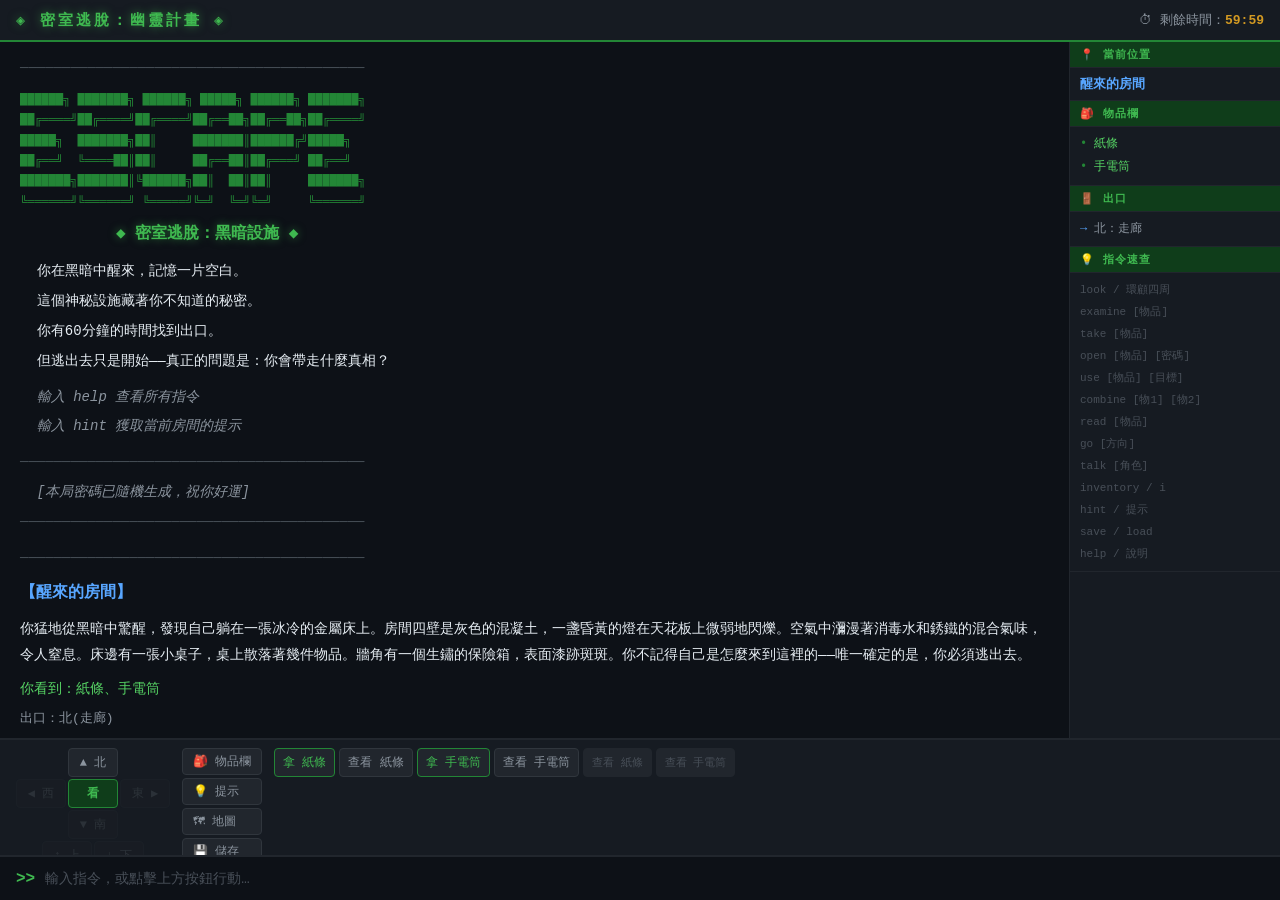
==== index.html @ ff043648 "fix: move game files to repo root for GitHub Pages GitHub Pages requires index.html at the repositor" ====
<!DOCTYPE html>
<html lang="zh-TW">
<head>
  <meta charset="UTF-8" />
  <meta name="viewport" content="width=device-width, initial-scale=1.0" />
  <title>密室逃脫 — 文字冒險</title>
  <link rel="stylesheet" href="style.css" />
</head>
<body>

  <!-- ===== HEADER ===== -->
   
  <header id="header">
    <div id="game-title">◈ 密室逃脫：幽靈計畫 ◈</div>
    <div id="timer-display">⏱ 剩餘時間：<span id="timer">60:00</span></div>
  </header>

  <!-- ===== MAIN LAYOUT ===== -->
  <div id="main-layout">

    <!-- Story / Output Area -->
    <div id="story-panel">
      <div id="story-area"></div>
    </div>

    <!-- Right Sidebar -->
    <aside id="sidebar">
      <div id="room-panel">
        <div class="panel-title">📍 當前位置</div>
        <div id="room-name">載入中…</div>
      </div>

      <div id="inventory-panel">
        <div class="panel-title">🎒 物品欄</div>
        <div id="inventory-list">（空）</div>
      </div>

      <div id="exits-panel">
        <div class="panel-title">🚪 出口</div>
        <div id="exits-list">—</div>
      </div>

      <div id="help-panel">
        <div class="panel-title">💡 指令速查</div>
        <div class="help-text">
          look / 環顧四周<br>
          examine [物品]<br>
          take [物品]<br>
          open [物品] [密碼]<br>
          use [物品] [目標]<br>
          combine [物1] [物2]<br>
          read [物品]<br>
          go [方向]<br>
          talk [角色]<br>
          inventory / i<br>
          hint / 提示<br>
          save / load<br>
          help / 說明
        </div>
      </div>
    </aside>

  </div>

  <!-- ===== ACTION BUTTON PANEL ===== -->
  <div id="action-panel">

    <!-- Compass cluster -->
    <div id="compass">
      <div class="compass-row top-row">
        <button class="act-btn dir-btn" id="btn-n" onclick="clickCmd('go north')">▲ 北</button>
      </div>
      <div class="compass-row mid-row">
        <button class="act-btn dir-btn" id="btn-w" onclick="clickCmd('go west')">◀ 西</button>
        <button class="act-btn dir-btn look-btn" onclick="clickCmd('look')">看</button>
        <button class="act-btn dir-btn" id="btn-e" onclick="clickCmd('go east')">東 ▶</button>
      </div>
      <div class="compass-row bot-row">
        <button class="act-btn dir-btn" id="btn-s" onclick="clickCmd('go south')">▼ 南</button>
      </div>
      <div class="compass-row ud-row">
        <button class="act-btn dir-btn" id="btn-u" onclick="clickCmd('go up')">↑ 上</button>
        <button class="act-btn dir-btn" id="btn-d" onclick="clickCmd('go down')">↓ 下</button>
      </div>
    </div>

    <!-- Fixed quick actions -->
    <div id="quick-actions">
      <button class="act-btn quick-btn" onclick="clickCmd('inventory')">🎒 物品欄</button>
      <button class="act-btn quick-btn" onclick="clickCmd('hint')">💡 提示</button>
      <button class="act-btn quick-btn" onclick="clickCmd('map')">🗺 地圖</button>
      <button class="act-btn quick-btn" onclick="clickCmd('save')">💾 儲存</button>
      <button class="act-btn quick-btn" onclick="clickCmd('load')">📂 讀取</button>
      <button class="act-btn quick-btn" onclick="clickCmd('help')">❓ 說明</button>
    </div>

    <!-- Dynamic room / inventory buttons -->
    <div id="room-actions"></div>

  </div>

  <!-- ===== INPUT AREA ===== -->
  <div id="input-area">
    <span id="prompt">&gt;&gt;</span>
    <input id="command-input" type="text" autocomplete="off"
           placeholder="輸入指令，或點擊上方按鈕行動…" autofocus />
  </div>

  <!-- ===== ENDING OVERLAY ===== -->
  <div id="ending-overlay">
    <div id="ending-box">
      <div id="ending-title"></div>
      <div id="ending-text"></div>
      <button id="ending-restart">🔄 重新開始</button>
    </div>
  </div>

  <!-- ===== GAME SCRIPT ===== -->
  <script src="game.js"></script>

</body>
</html>
---- style.css ----
/* ============================================================
   ESCAPE ROOM — Readable Dark Theme (GitHub Dark-inspired)
   ============================================================ */

:root {
  /* Backgrounds */
  --bg:          #0d1117;
  --bg-panel:    #161b22;
  --bg-input:    #0d1117;
  --bg-btn:      #21262d;
  --bg-btn-hover:#30363d;

  /* Borders */
  --border:      #21262d;
  --border-light:#30363d;

  /* Text */
  --text:        #e6edf3;   /* main readable off-white */
  --text-dim:    #8b949e;   /* secondary / dimmed */
  --text-muted:  #484f58;   /* very faint */

  /* Accent colors */
  --accent:      #58a6ff;   /* blue — room titles, links */
  --green:       #3fb950;   /* success, system messages */
  --green-dim:   #238636;
  --green-dark:  #0f3d1a;
  --yellow:      #d29922;   /* hints, warnings */
  --red:         #f85149;   /* errors */
  --purple:      #d2a8ff;   /* NPC dialogue */
  --cyan:        #56d364;   /* items */
  --orange:      #e3b341;   /* room descriptions */

  /* Font */
  --font:        'Courier New', Courier, monospace;
  --font-size:   14px;
  --line-height: 1.7;
}

* { box-sizing: border-box; margin: 0; padding: 0; }

html, body {
  height: 100%;
  background: var(--bg);
  color: var(--text);
  font-family: var(--font);
  font-size: var(--font-size);
  overflow: hidden;
}

/* ===== HEADER ===== */
#header {
  display: flex;
  justify-content: space-between;
  align-items: center;
  padding: 0 16px;
  background: var(--bg-panel);
  border-bottom: 2px solid var(--green-dim);
  height: 42px;
  flex-shrink: 0;
}

#game-title {
  font-size: 15px;
  font-weight: bold;
  color: var(--green);
  letter-spacing: 3px;
  text-shadow: 0 0 10px rgba(63,185,80,0.5);
}

#timer-display { color: var(--text-dim); font-size: 13px; }
#timer { font-weight: bold; color: var(--yellow); }
#timer.urgent { color: var(--red); animation: blink 1s step-start infinite; }
@keyframes blink { 50% { opacity: 0; } }

/* ===== MAIN LAYOUT ===== */
#main-layout {
  display: flex;
  height: calc(100vh - 42px - 118px - 44px);
  min-height: 0;
}

/* ===== STORY PANEL ===== */
#story-panel {
  flex: 1;
  overflow-y: auto;
  padding: 14px 20px;
  border-right: 1px solid var(--border);
}

#story-area {
  display: flex;
  flex-direction: column;
  gap: 4px;
}

/* ─── Output line classes ─── */
.output-line {
  line-height: var(--line-height);
  white-space: pre-wrap;
  word-break: break-word;
  padding: 1px 0;
}

/* narrative — main readable text, warm off-white */
.output-line.narrative,
.output-line.desc,
.output-line.intro {
  color: var(--text);
  font-size: 14px;
}

/* room title */
.output-line.room-title {
  color: var(--accent);
  font-size: 16px;
  font-weight: bold;
  margin-top: 4px;
}

/* system / info */
.output-line.system,
.output-line.info {
  color: var(--text-dim);
  font-style: italic;
}

/* success */
.output-line.success {
  color: var(--green);
  font-weight: bold;
}

/* error */
.output-line.error { color: var(--red); }

/* warning */
.output-line.warning { color: var(--yellow); }

/* player command echo */
.output-line.command {
  color: var(--accent);
  opacity: 0.75;
  font-size: 13px;
  margin-top: 6px;
}

/* NPC dialogue */
.output-line.npc-dialog,
.output-line.npc {
  color: var(--purple);
  font-style: italic;
  border-left: 2px solid var(--purple);
  padding-left: 10px;
}

/* hint */
.output-line.hint {
  color: var(--yellow);
  border-left: 3px solid var(--yellow);
  padding-left: 10px;
  background: rgba(210,153,34,0.06);
}

/* item description */
.output-line.item-desc { color: var(--cyan); }
.output-line.item      { color: var(--cyan); }

/* separator */
.output-line.separator {
  color: var(--text-muted);
  user-select: none;
}

/* ASCII art title */
.output-line.ascii-art {
  color: var(--green-dim);
  font-size: 12px;
  line-height: 1.2;
}

.output-line.title {
  color: var(--green);
  font-size: 16px;
  font-weight: bold;
  text-shadow: 0 0 8px rgba(63,185,80,0.5);
}

/* help */
.output-line.help-title { color: var(--accent); font-weight: bold; }
.output-line.help-item  { color: var(--text-dim); }

/* map */
.output-line.map-title  { color: var(--yellow); font-weight: bold; }
.output-line.map        { color: var(--text-dim); font-size: 12px; }

/* room description prose */
.output-line.room-desc  { color: var(--text); line-height: 1.8; margin: 4px 0; }

/* visible items list */
.output-line.items      { color: var(--cyan); }

/* exits line */
.output-line.exits      { color: var(--text-dim); font-size: 13px; }

/* NPC presence */
.output-line.npc        { color: var(--purple); }

/* ===== SIDEBAR ===== */
#sidebar {
  width: 210px;
  flex-shrink: 0;
  display: flex;
  flex-direction: column;
  overflow-y: auto;
  background: var(--bg-panel);
}

.panel-title {
  background: var(--green-dark);
  color: var(--green);
  padding: 5px 10px;
  font-size: 11px;
  font-weight: bold;
  letter-spacing: 1px;
  border-bottom: 1px solid var(--border);
}

#room-panel, #inventory-panel, #exits-panel, #help-panel {
  border-bottom: 1px solid var(--border);
}

#room-name {
  padding: 7px 10px;
  color: var(--accent);
  font-weight: bold;
  font-size: 13px;
}

#inventory-list {
  padding: 6px 10px;
  color: var(--cyan);
  font-size: 12px;
  line-height: 1.9;
  list-style: none;
}

#inventory-list li::before { content: "• "; color: var(--green-dim); }

#exits-list {
  padding: 6px 10px;
  color: var(--text-dim);
  font-size: 12px;
  line-height: 1.9;
  list-style: none;
}

#exits-list li::before { content: "→ "; color: var(--accent); }

.help-text {
  padding: 6px 10px;
  color: var(--text-muted);
  font-size: 11px;
  line-height: 2;
}

/* ===== ACTION BUTTON PANEL ===== */
#action-panel {
  display: flex;
  align-items: flex-start;
  gap: 12px;
  padding: 8px 16px;
  background: var(--bg-panel);
  border-top: 2px solid var(--border);
  border-bottom: 1px solid var(--border);
  height: 118px;
  overflow-x: auto;
  flex-shrink: 0;
}

/* ─── Compass ─── */
#compass {
  display: flex;
  flex-direction: column;
  align-items: center;
  gap: 2px;
  flex-shrink: 0;
}

.compass-row {
  display: flex;
  gap: 2px;
  justify-content: center;
}

/* ─── Button base ─── */
.act-btn {
  background: var(--bg-btn);
  border: 1px solid var(--border-light);
  color: var(--text-dim);
  font-family: var(--font);
  font-size: 12px;
  padding: 5px 8px;
  cursor: pointer;
  border-radius: 4px;
  transition: background 0.12s, border-color 0.12s, color 0.12s;
  white-space: nowrap;
  user-select: none;
}

.act-btn:hover:not(:disabled) {
  background: var(--bg-btn-hover);
  border-color: var(--accent);
  color: var(--text);
}

.act-btn:active:not(:disabled) {
  background: var(--border-light);
}

.act-btn:disabled {
  opacity: 0.2;
  cursor: not-allowed;
}

/* direction buttons */
.dir-btn {
  min-width: 50px;
  font-size: 12px;
  color: var(--text-dim);
}

.dir-btn.look-btn {
  background: var(--green-dark);
  border-color: var(--green-dim);
  color: var(--green);
  font-weight: bold;
}

.dir-btn.look-btn:hover {
  background: var(--green-dim);
  color: #fff;
}

/* quick action buttons (column stack) */
#quick-actions {
  display: flex;
  flex-direction: column;
  gap: 3px;
  flex-shrink: 0;
}

.quick-btn {
  font-size: 12px;
  text-align: left;
  padding: 4px 10px;
}

/* dynamic room-action buttons */
#room-actions {
  display: flex;
  flex-wrap: wrap;
  align-content: flex-start;
  gap: 4px;
  flex: 1;
  overflow-y: auto;
}

/* take button */
.take-btn {
  border-color: var(--green-dim);
  color: var(--green);
}
.take-btn:hover:not(:disabled) {
  background: var(--green-dark);
  border-color: var(--green);
  color: #fff;
}

/* examine button */
.exam-btn {
  border-color: var(--border-light);
  color: var(--text-dim);
}

/* npc button */
.npc-btn {
  border-color: #6e40c9;
  color: var(--purple);
}
.npc-btn:hover:not(:disabled) {
  background: rgba(210,168,255,0.1);
  border-color: var(--purple);
}

/* inventory examine button */
.inv-btn {
  border-color: var(--border);
  color: var(--text-muted);
  font-size: 11px;
}

/* ===== INPUT AREA ===== */
#input-area {
  display: flex;
  align-items: center;
  gap: 10px;
  padding: 0 16px;
  background: var(--bg-input);
  border-top: 1px solid var(--border);
  height: 44px;
  flex-shrink: 0;
}

#prompt {
  color: var(--green);
  font-size: 16px;
  font-weight: bold;
  flex-shrink: 0;
}

#command-input {
  flex: 1;
  background: transparent;
  border: none;
  outline: none;
  color: var(--text);
  font-family: var(--font);
  font-size: 14px;
  caret-color: var(--green);
}

#command-input::placeholder { color: var(--text-muted); }

/* ===== ENDING OVERLAY ===== */
#ending-overlay {
  display: none;
  position: fixed;
  inset: 0;
  background: rgba(0,0,0,0.88);
  z-index: 100;
  justify-content: center;
  align-items: center;
}

#ending-overlay.show { display: flex; }

#ending-box {
  border: 2px solid var(--green-dim);
  background: var(--bg-panel);
  padding: 40px 56px;
  text-align: center;
  max-width: 580px;
  box-shadow: 0 0 60px rgba(63,185,80,0.15);
  border-radius: 6px;
}

#ending-title {
  font-size: 22px;
  color: var(--green);
  font-weight: bold;
  margin-bottom: 20px;
  text-shadow: 0 0 10px rgba(63,185,80,0.4);
}

#ending-text {
  color: var(--text);
  line-height: 1.8;
  font-size: 14px;
  margin-bottom: 28px;
  text-align: left;
}

#ending-restart {
  background: var(--green-dark);
  border: 1px solid var(--green-dim);
  color: var(--green);
  font-family: var(--font);
  font-size: 14px;
  padding: 10px 28px;
  cursor: pointer;
  border-radius: 4px;
  letter-spacing: 1px;
  transition: all 0.15s;
}

#ending-restart:hover {
  background: var(--green-dim);
  color: #fff;
}

/* ===== SCROLLBARS ===== */
::-webkit-scrollbar        { width: 5px; height: 5px; }
::-webkit-scrollbar-track  { background: var(--bg); }
::-webkit-scrollbar-thumb  { background: var(--border-light); border-radius: 3px; }

/* ===== RESPONSIVE ===== */
@media (max-width: 680px) {
  #sidebar  { display: none; }
  #help-panel { display: none; }
}
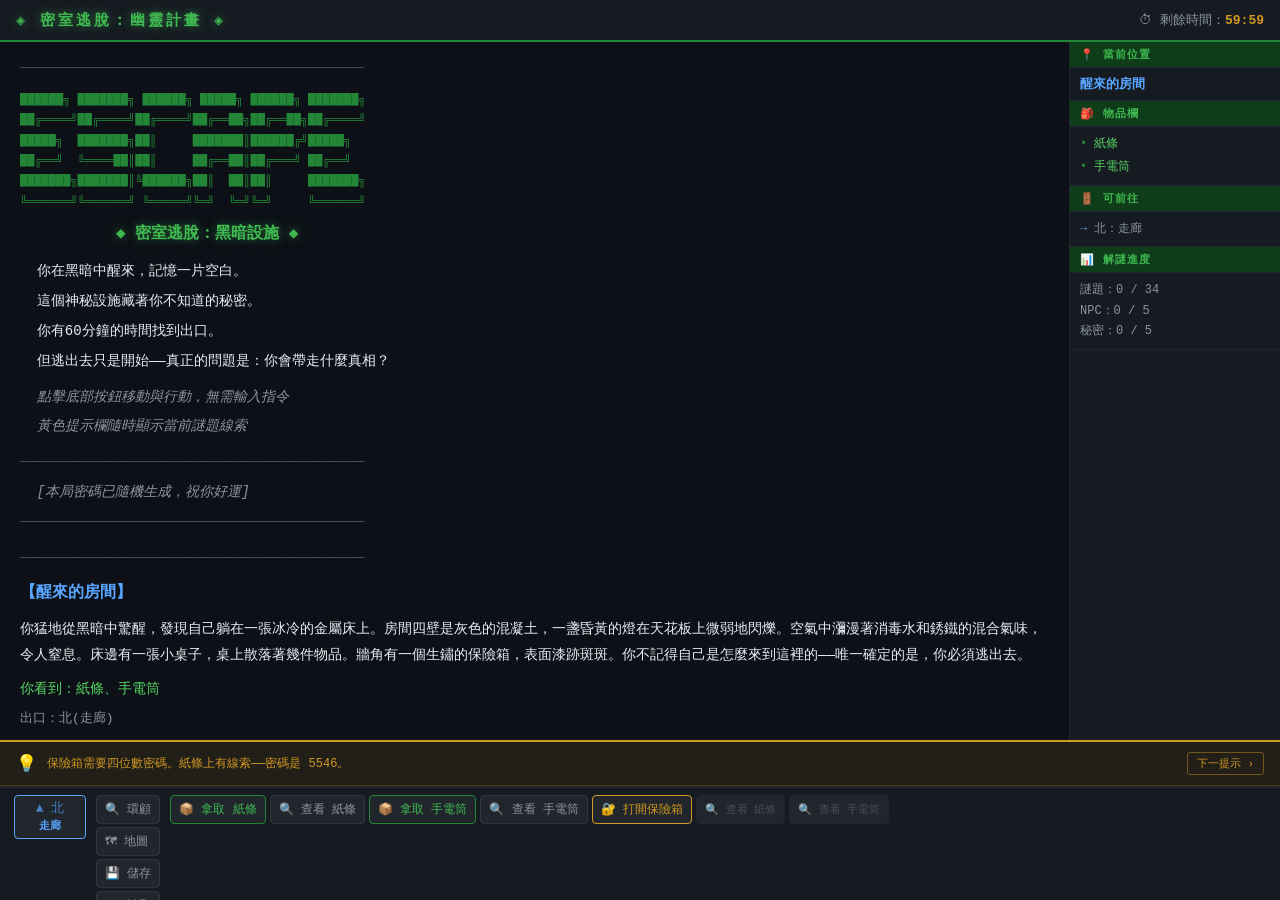
==== commit 4582b382: "feat: full button-only UI — destinations, hints, code modal, walkthrough - Remove text command input" ====
--- a/index.html
+++ b/index.html
@@ -3,13 +3,12 @@
 <head>
   <meta charset="UTF-8" />
   <meta name="viewport" content="width=device-width, initial-scale=1.0" />
-  <title>密室逃脫 — 文字冒險</title>
+  <title>密室逃脫 — 幽靈計畫</title>
   <link rel="stylesheet" href="style.css" />
 </head>
 <body>
 
   <!-- ===== HEADER ===== -->
-   
   <header id="header">
     <div id="game-title">◈ 密室逃脫：幽靈計畫 ◈</div>
     <div id="timer-display">⏱ 剩餘時間：<span id="timer">60:00</span></div>
@@ -36,62 +35,37 @@
       </div>
 
       <div id="exits-panel">
-        <div class="panel-title">🚪 出口</div>
+        <div class="panel-title">🚪 可前往</div>
         <div id="exits-list">—</div>
       </div>
 
-      <div id="help-panel">
-        <div class="panel-title">💡 指令速查</div>
-        <div class="help-text">
-          look / 環顧四周<br>
-          examine [物品]<br>
-          take [物品]<br>
-          open [物品] [密碼]<br>
-          use [物品] [目標]<br>
-          combine [物1] [物2]<br>
-          read [物品]<br>
-          go [方向]<br>
-          talk [角色]<br>
-          inventory / i<br>
-          hint / 提示<br>
-          save / load<br>
-          help / 說明
-        </div>
+      <div id="progress-panel">
+        <div class="panel-title">📊 解謎進度</div>
+        <div id="progress-info">0 個謎題已解</div>
       </div>
     </aside>
 
   </div>
 
-  <!-- ===== ACTION BUTTON PANEL ===== -->
+  <!-- ===== HINT BANNER ===== -->
+  <div id="hint-banner">
+    <span id="hint-icon">💡</span>
+    <div id="hint-text">正在載入提示…</div>
+    <button id="hint-next-btn" onclick="cycleHint()">下一提示 ›</button>
+  </div>
+
+  <!-- ===== ACTION PANEL ===== -->
   <div id="action-panel">
 
-    <!-- Compass cluster -->
-    <div id="compass">
-      <div class="compass-row top-row">
-        <button class="act-btn dir-btn" id="btn-n" onclick="clickCmd('go north')">▲ 北</button>
-      </div>
-      <div class="compass-row mid-row">
-        <button class="act-btn dir-btn" id="btn-w" onclick="clickCmd('go west')">◀ 西</button>
-        <button class="act-btn dir-btn look-btn" onclick="clickCmd('look')">看</button>
-        <button class="act-btn dir-btn" id="btn-e" onclick="clickCmd('go east')">東 ▶</button>
-      </div>
-      <div class="compass-row bot-row">
-        <button class="act-btn dir-btn" id="btn-s" onclick="clickCmd('go south')">▼ 南</button>
-      </div>
-      <div class="compass-row ud-row">
-        <button class="act-btn dir-btn" id="btn-u" onclick="clickCmd('go up')">↑ 上</button>
-        <button class="act-btn dir-btn" id="btn-d" onclick="clickCmd('go down')">↓ 下</button>
-      </div>
-    </div>
+    <!-- Dynamic destination buttons (replaces compass) -->
+    <div id="destinations"></div>
 
     <!-- Fixed quick actions -->
     <div id="quick-actions">
-      <button class="act-btn quick-btn" onclick="clickCmd('inventory')">🎒 物品欄</button>
-      <button class="act-btn quick-btn" onclick="clickCmd('hint')">💡 提示</button>
+      <button class="act-btn quick-btn" onclick="clickCmd('look')">🔍 環顧</button>
       <button class="act-btn quick-btn" onclick="clickCmd('map')">🗺 地圖</button>
       <button class="act-btn quick-btn" onclick="clickCmd('save')">💾 儲存</button>
       <button class="act-btn quick-btn" onclick="clickCmd('load')">📂 讀取</button>
-      <button class="act-btn quick-btn" onclick="clickCmd('help')">❓ 說明</button>
     </div>
 
     <!-- Dynamic room / inventory buttons -->
@@ -99,11 +73,18 @@
 
   </div>
 
-  <!-- ===== INPUT AREA ===== -->
-  <div id="input-area">
-    <span id="prompt">&gt;&gt;</span>
-    <input id="command-input" type="text" autocomplete="off"
-           placeholder="輸入指令，或點擊上方按鈕行動…" autofocus />
+  <!-- ===== CODE INPUT MODAL ===== -->
+  <div id="code-modal">
+    <div id="code-box">
+      <div id="code-modal-title">輸入密碼</div>
+      <div id="code-desc"></div>
+      <input id="code-input" type="text" inputmode="numeric" pattern="[0-9]*"
+             placeholder="輸入數字密碼…" autocomplete="off" />
+      <div id="code-btns">
+        <button id="code-cancel" onclick="closeCodeModal()">✕ 取消</button>
+        <button id="code-confirm" onclick="confirmCode()">✔ 確認</button>
+      </div>
+    </div>
   </div>
 
   <!-- ===== ENDING OVERLAY ===== -->
@@ -111,6 +92,7 @@
     <div id="ending-box">
       <div id="ending-title"></div>
       <div id="ending-text"></div>
+      <div id="ending-walkthrough"></div>
       <button id="ending-restart">🔄 重新開始</button>
     </div>
   </div>
--- a/style.css
+++ b/style.css
@@ -1,36 +1,32 @@
 /* ============================================================
-   ESCAPE ROOM — Readable Dark Theme (GitHub Dark-inspired)
+   ESCAPE ROOM — Button-Only UI, Readable Dark Theme
    ============================================================ */
 
 :root {
-  /* Backgrounds */
   --bg:          #0d1117;
   --bg-panel:    #161b22;
   --bg-input:    #0d1117;
   --bg-btn:      #21262d;
   --bg-btn-hover:#30363d;
 
-  /* Borders */
   --border:      #21262d;
   --border-light:#30363d;
 
-  /* Text */
-  --text:        #e6edf3;   /* main readable off-white */
-  --text-dim:    #8b949e;   /* secondary / dimmed */
-  --text-muted:  #484f58;   /* very faint */
-
-  /* Accent colors */
-  --accent:      #58a6ff;   /* blue — room titles, links */
-  --green:       #3fb950;   /* success, system messages */
+  --text:        #e6edf3;
+  --text-dim:    #8b949e;
+  --text-muted:  #484f58;
+
+  --accent:      #58a6ff;
+  --green:       #3fb950;
   --green-dim:   #238636;
   --green-dark:  #0f3d1a;
-  --yellow:      #d29922;   /* hints, warnings */
-  --red:         #f85149;   /* errors */
-  --purple:      #d2a8ff;   /* NPC dialogue */
-  --cyan:        #56d364;   /* items */
-  --orange:      #e3b341;   /* room descriptions */
-
-  /* Font */
+  --yellow:      #d29922;
+  --yellow-dim:  rgba(210,153,34,0.15);
+  --red:         #f85149;
+  --purple:      #d2a8ff;
+  --cyan:        #56d364;
+  --orange:      #e3b341;
+
   --font:        'Courier New', Courier, monospace;
   --font-size:   14px;
   --line-height: 1.7;
@@ -45,6 +41,8 @@
   font-family: var(--font);
   font-size: var(--font-size);
   overflow: hidden;
+  display: flex;
+  flex-direction: column;
 }
 
 /* ===== HEADER ===== */
@@ -74,8 +72,8 @@
 
 /* ===== MAIN LAYOUT ===== */
 #main-layout {
-  display: flex;
-  height: calc(100vh - 42px - 118px - 44px);
+  flex: 1;
+  display: flex;
   min-height: 0;
 }
 
@@ -101,7 +99,6 @@
   padding: 1px 0;
 }
 
-/* narrative — main readable text, warm off-white */
 .output-line.narrative,
 .output-line.desc,
 .output-line.intro {
@@ -109,7 +106,6 @@
   font-size: 14px;
 }
 
-/* room title */
 .output-line.room-title {
   color: var(--accent);
   font-size: 16px;
@@ -117,26 +113,20 @@
   margin-top: 4px;
 }
 
-/* system / info */
 .output-line.system,
 .output-line.info {
   color: var(--text-dim);
   font-style: italic;
 }
 
-/* success */
 .output-line.success {
   color: var(--green);
   font-weight: bold;
 }
 
-/* error */
 .output-line.error { color: var(--red); }
-
-/* warning */
 .output-line.warning { color: var(--yellow); }
 
-/* player command echo */
 .output-line.command {
   color: var(--accent);
   opacity: 0.75;
@@ -144,7 +134,6 @@
   margin-top: 6px;
 }
 
-/* NPC dialogue */
 .output-line.npc-dialog,
 .output-line.npc {
   color: var(--purple);
@@ -153,7 +142,6 @@
   padding-left: 10px;
 }
 
-/* hint */
 .output-line.hint {
   color: var(--yellow);
   border-left: 3px solid var(--yellow);
@@ -161,17 +149,14 @@
   background: rgba(210,153,34,0.06);
 }
 
-/* item description */
 .output-line.item-desc { color: var(--cyan); }
 .output-line.item      { color: var(--cyan); }
 
-/* separator */
 .output-line.separator {
   color: var(--text-muted);
   user-select: none;
 }
 
-/* ASCII art title */
 .output-line.ascii-art {
   color: var(--green-dim);
   font-size: 12px;
@@ -185,25 +170,17 @@
   text-shadow: 0 0 8px rgba(63,185,80,0.5);
 }
 
-/* help */
 .output-line.help-title { color: var(--accent); font-weight: bold; }
 .output-line.help-item  { color: var(--text-dim); }
 
-/* map */
 .output-line.map-title  { color: var(--yellow); font-weight: bold; }
 .output-line.map        { color: var(--text-dim); font-size: 12px; }
 
-/* room description prose */
 .output-line.room-desc  { color: var(--text); line-height: 1.8; margin: 4px 0; }
 
-/* visible items list */
 .output-line.items      { color: var(--cyan); }
-
-/* exits line */
 .output-line.exits      { color: var(--text-dim); font-size: 13px; }
-
-/* NPC presence */
-.output-line.npc        { color: var(--purple); }
+.output-line.clue       { color: var(--orange); font-weight: bold; }
 
 /* ===== SIDEBAR ===== */
 #sidebar {
@@ -225,7 +202,7 @@
   border-bottom: 1px solid var(--border);
 }
 
-#room-panel, #inventory-panel, #exits-panel, #help-panel {
+#room-panel, #inventory-panel, #exits-panel, #progress-panel {
   border-bottom: 1px solid var(--border);
 }
 
@@ -256,40 +233,124 @@
 
 #exits-list li::before { content: "→ "; color: var(--accent); }
 
-.help-text {
-  padding: 6px 10px;
-  color: var(--text-muted);
+#progress-info {
+  padding: 7px 10px;
+  color: var(--text-dim);
+  font-size: 12px;
+  line-height: 1.7;
+}
+
+/* ===== HINT BANNER ===== */
+#hint-banner {
+  flex-shrink: 0;
+  display: flex;
+  align-items: center;
+  gap: 10px;
+  padding: 7px 16px;
+  background: rgba(210,153,34,0.10);
+  border-top: 2px solid var(--yellow);
+  border-bottom: 1px solid rgba(210,153,34,0.25);
+  min-height: 46px;
+}
+
+#hint-icon {
+  font-size: 17px;
+  flex-shrink: 0;
+}
+
+#hint-text {
+  flex: 1;
+  color: var(--yellow);
+  font-size: 12px;
+  line-height: 1.5;
+}
+
+#hint-next-btn {
+  flex-shrink: 0;
+  background: transparent;
+  border: 1px solid rgba(210,153,34,0.45);
+  color: var(--yellow);
+  font-family: var(--font);
   font-size: 11px;
-  line-height: 2;
-}
-
-/* ===== ACTION BUTTON PANEL ===== */
+  padding: 3px 9px;
+  cursor: pointer;
+  border-radius: 3px;
+  white-space: nowrap;
+  transition: background 0.12s;
+}
+#hint-next-btn:hover { background: rgba(210,153,34,0.18); }
+
+/* ===== ACTION PANEL ===== */
 #action-panel {
   display: flex;
   align-items: flex-start;
-  gap: 12px;
-  padding: 8px 16px;
+  gap: 10px;
+  padding: 7px 14px;
   background: var(--bg-panel);
   border-top: 2px solid var(--border);
-  border-bottom: 1px solid var(--border);
-  height: 118px;
+  height: 114px;
   overflow-x: auto;
   flex-shrink: 0;
 }
 
-/* ─── Compass ─── */
-#compass {
+/* ─── Destination buttons ─── */
+#destinations {
+  display: flex;
+  flex-direction: column;
+  flex-wrap: wrap;
+  gap: 3px;
+  max-height: 100px;
+  align-content: flex-start;
+  flex-shrink: 0;
+}
+
+.dest-btn {
   display: flex;
   flex-direction: column;
   align-items: center;
-  gap: 2px;
-  flex-shrink: 0;
-}
-
-.compass-row {
-  display: flex;
-  gap: 2px;
   justify-content: center;
+  min-width: 72px;
+  min-height: 44px;
+  padding: 4px 7px;
+  gap: 1px;
+  border: 1px solid var(--accent);
+  background: var(--bg-btn);
+  color: var(--accent);
+  font-family: var(--font);
+  font-size: 10px;
+  line-height: 1.3;
+  cursor: pointer;
+  border-radius: 4px;
+  transition: background 0.12s, color 0.12s;
+  user-select: none;
+}
+
+.dest-btn .dest-arrow { font-size: 13px; opacity: 0.7; }
+.dest-btn .dest-name  { font-size: 11px; font-weight: bold; }
+
+.dest-btn:hover:not(:disabled) {
+  background: rgba(88,166,255,0.12);
+  color: var(--text);
+}
+
+.dest-btn.dest-locked {
+  border-color: var(--red);
+  color: var(--red);
+  opacity: 0.4;
+}
+
+/* ─── Quick action buttons ─── */
+#quick-actions {
+  display: flex;
+  flex-direction: column;
+  gap: 3px;
+  flex-shrink: 0;
+}
+
+.quick-btn {
+  font-size: 12px;
+  text-align: left;
+  padding: 5px 10px;
 }
 
 /* ─── Button base ─── */
@@ -313,49 +374,14 @@
   color: var(--text);
 }
 
-.act-btn:active:not(:disabled) {
-  background: var(--border-light);
-}
+.act-btn:active:not(:disabled) { background: var(--border-light); }
 
 .act-btn:disabled {
-  opacity: 0.2;
+  opacity: 0.22;
   cursor: not-allowed;
 }
 
-/* direction buttons */
-.dir-btn {
-  min-width: 50px;
-  font-size: 12px;
-  color: var(--text-dim);
-}
-
-.dir-btn.look-btn {
-  background: var(--green-dark);
-  border-color: var(--green-dim);
-  color: var(--green);
-  font-weight: bold;
-}
-
-.dir-btn.look-btn:hover {
-  background: var(--green-dim);
-  color: #fff;
-}
-
-/* quick action buttons (column stack) */
-#quick-actions {
-  display: flex;
-  flex-direction: column;
-  gap: 3px;
-  flex-shrink: 0;
-}
-
-.quick-btn {
-  font-size: 12px;
-  text-align: left;
-  padding: 4px 10px;
-}
-
-/* dynamic room-action buttons */
+/* ─── Dynamic room-action area ─── */
 #room-actions {
   display: flex;
   flex-wrap: wrap;
@@ -363,13 +389,11 @@
   gap: 4px;
   flex: 1;
   overflow-y: auto;
+  max-height: 100px;
 }
 
 /* take button */
-.take-btn {
-  border-color: var(--green-dim);
-  color: var(--green);
-}
+.take-btn { border-color: var(--green-dim); color: var(--green); }
 .take-btn:hover:not(:disabled) {
   background: var(--green-dark);
   border-color: var(--green);
@@ -377,17 +401,37 @@
 }
 
 /* examine button */
-.exam-btn {
-  border-color: var(--border-light);
-  color: var(--text-dim);
-}
+.exam-btn { border-color: var(--border-light); color: var(--text-dim); }
 
 /* npc button */
-.npc-btn {
-  border-color: #6e40c9;
-  color: var(--purple);
-}
+.npc-btn { border-color: #6e40c9; color: var(--purple); }
 .npc-btn:hover:not(:disabled) {
+  background: rgba(210,168,255,0.1);
+  border-color: var(--purple);
+}
+
+/* puzzle button */
+.puzzle-btn { border-color: var(--yellow); color: var(--yellow); }
+.puzzle-btn:hover:not(:disabled) {
+  background: var(--yellow-dim);
+  border-color: var(--yellow);
+  color: #fff;
+}
+
+/* exit / escape button */
+.exit-btn {
+  border-color: var(--green) !important;
+  color: var(--green) !important;
+  font-weight: bold;
+}
+.exit-btn:hover:not(:disabled) {
+  background: var(--green-dark) !important;
+  color: #fff !important;
+}
+
+/* combine button */
+.combine-btn { border-color: var(--purple); color: var(--purple); }
+.combine-btn:hover:not(:disabled) {
   background: rgba(210,168,255,0.1);
   border-color: var(--purple);
 }
@@ -399,37 +443,95 @@
   font-size: 11px;
 }
 
-/* ===== INPUT AREA ===== */
-#input-area {
-  display: flex;
+/* ===== CODE INPUT MODAL ===== */
+#code-modal {
+  display: none;
+  position: fixed;
+  inset: 0;
+  background: rgba(0,0,0,0.85);
+  z-index: 200;
+  justify-content: center;
   align-items: center;
-  gap: 10px;
-  padding: 0 16px;
-  background: var(--bg-input);
-  border-top: 1px solid var(--border);
-  height: 44px;
-  flex-shrink: 0;
-}
-
-#prompt {
+}
+
+#code-modal.show { display: flex; }
+
+#code-box {
+  background: var(--bg-panel);
+  border: 2px solid var(--yellow);
+  border-radius: 8px;
+  padding: 28px 36px;
+  text-align: center;
+  min-width: 320px;
+  max-width: 420px;
+  box-shadow: 0 0 50px rgba(210,153,34,0.2);
+}
+
+#code-modal-title {
+  color: var(--yellow);
+  font-size: 17px;
+  font-weight: bold;
+  margin-bottom: 8px;
+}
+
+#code-desc {
+  color: var(--text-dim);
+  font-size: 12px;
+  margin-bottom: 18px;
+  line-height: 1.6;
+}
+
+#code-input {
+  width: 100%;
+  background: var(--bg);
+  border: 1px solid var(--border-light);
+  border-radius: 4px;
+  color: var(--text);
+  font-family: var(--font);
+  font-size: 24px;
+  text-align: center;
+  padding: 10px 8px;
+  letter-spacing: 6px;
+  margin-bottom: 18px;
+  outline: none;
+}
+
+#code-input:focus {
+  border-color: var(--yellow);
+  box-shadow: 0 0 8px rgba(210,153,34,0.3);
+}
+
+#code-btns {
+  display: flex;
+  gap: 12px;
+  justify-content: center;
+}
+
+#code-cancel {
+  background: transparent;
+  border: 1px solid var(--border-light);
+  color: var(--text-dim);
+  font-family: var(--font);
+  font-size: 13px;
+  padding: 8px 22px;
+  cursor: pointer;
+  border-radius: 4px;
+  transition: all 0.12s;
+}
+#code-cancel:hover { border-color: var(--red); color: var(--red); }
+
+#code-confirm {
+  background: var(--green-dark);
+  border: 1px solid var(--green-dim);
   color: var(--green);
-  font-size: 16px;
-  font-weight: bold;
-  flex-shrink: 0;
-}
-
-#command-input {
-  flex: 1;
-  background: transparent;
-  border: none;
-  outline: none;
-  color: var(--text);
-  font-family: var(--font);
-  font-size: 14px;
-  caret-color: var(--green);
-}
-
-#command-input::placeholder { color: var(--text-muted); }
+  font-family: var(--font);
+  font-size: 13px;
+  padding: 8px 22px;
+  cursor: pointer;
+  border-radius: 4px;
+  transition: all 0.12s;
+}
+#code-confirm:hover { background: var(--green-dim); color: #fff; }
 
 /* ===== ENDING OVERLAY ===== */
 #ending-overlay {
@@ -439,7 +541,9 @@
   background: rgba(0,0,0,0.88);
   z-index: 100;
   justify-content: center;
-  align-items: center;
+  align-items: flex-start;
+  padding: 40px 20px;
+  overflow-y: auto;
 }
 
 #ending-overlay.show { display: flex; }
@@ -447,9 +551,10 @@
 #ending-box {
   border: 2px solid var(--green-dim);
   background: var(--bg-panel);
-  padding: 40px 56px;
+  padding: 36px 48px;
   text-align: center;
-  max-width: 580px;
+  max-width: 680px;
+  width: 100%;
   box-shadow: 0 0 60px rgba(63,185,80,0.15);
   border-radius: 6px;
 }
@@ -461,14 +566,37 @@
   margin-bottom: 20px;
   text-shadow: 0 0 10px rgba(63,185,80,0.4);
 }
+
+#ending-title.timeout { color: var(--red); text-shadow: 0 0 10px rgba(248,81,73,0.4); }
 
 #ending-text {
   color: var(--text);
   line-height: 1.8;
   font-size: 14px;
-  margin-bottom: 28px;
+  margin-bottom: 20px;
   text-align: left;
-}
+  white-space: pre-wrap;
+}
+
+#ending-walkthrough {
+  display: none;
+  text-align: left;
+  border-top: 1px solid var(--border-light);
+  margin-top: 16px;
+  padding-top: 16px;
+  color: var(--text-dim);
+  font-size: 12px;
+  line-height: 1.9;
+  white-space: pre-wrap;
+  max-height: 55vh;
+  overflow-y: auto;
+  background: var(--bg);
+  padding: 14px;
+  border-radius: 4px;
+  border: 1px solid var(--border-light);
+}
+
+#ending-walkthrough.show { display: block; }
 
 #ending-restart {
   background: var(--green-dark);
@@ -481,12 +609,10 @@
   border-radius: 4px;
   letter-spacing: 1px;
   transition: all 0.15s;
-}
-
-#ending-restart:hover {
-  background: var(--green-dim);
-  color: #fff;
-}
+  margin-top: 24px;
+}
+
+#ending-restart:hover { background: var(--green-dim); color: #fff; }
 
 /* ===== SCROLLBARS ===== */
 ::-webkit-scrollbar        { width: 5px; height: 5px; }
@@ -495,6 +621,5 @@
 
 /* ===== RESPONSIVE ===== */
 @media (max-width: 680px) {
-  #sidebar  { display: none; }
-  #help-panel { display: none; }
-}
+  #sidebar { display: none; }
+}
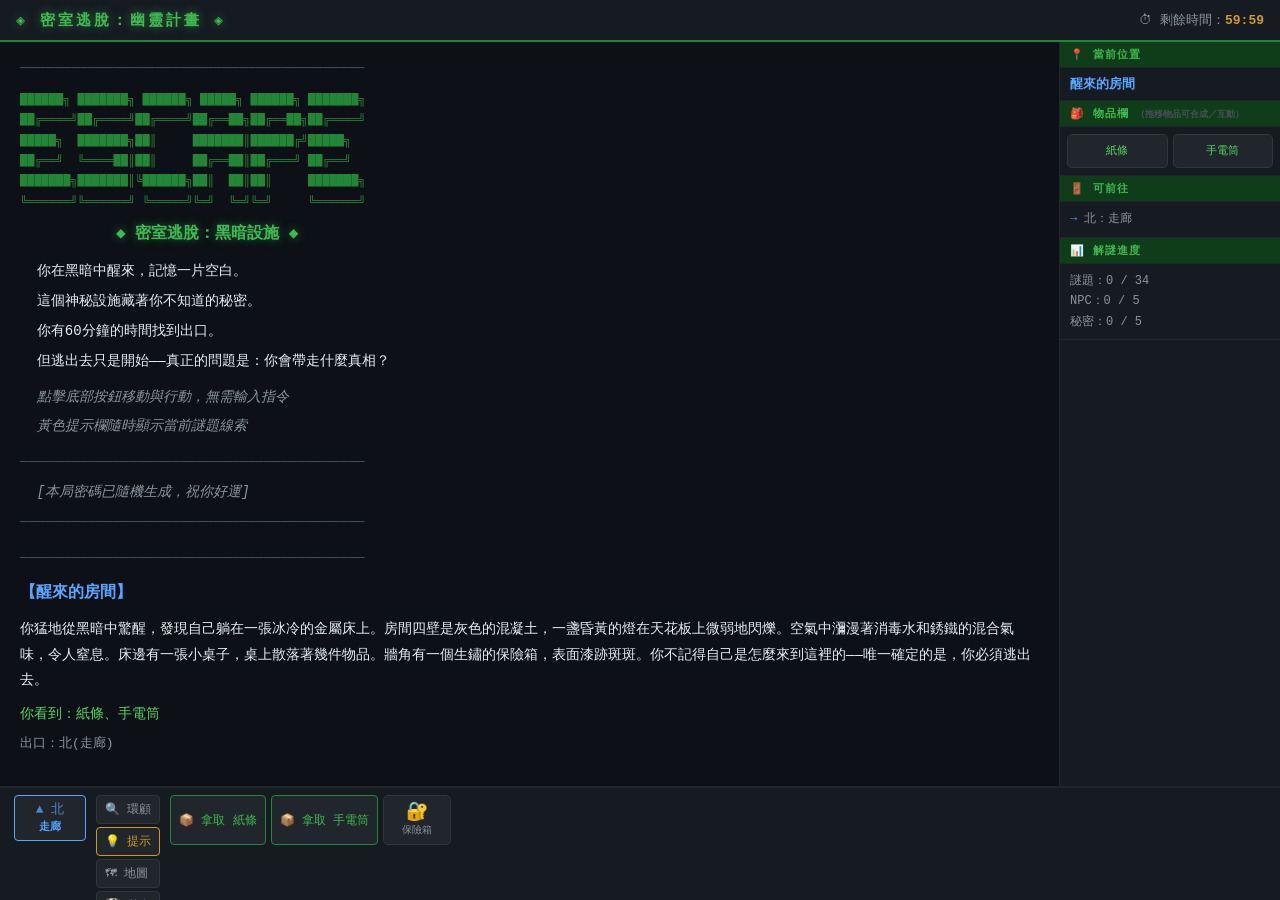
==== commit becd0a81: "feat: drag-and-drop combining & interactions, remove hint banner - Inventory items shown as draggabl" ====
--- a/index.html
+++ b/index.html
@@ -29,9 +29,10 @@
         <div id="room-name">載入中…</div>
       </div>
 
+      <!-- Inventory as draggable cards -->
       <div id="inventory-panel">
-        <div class="panel-title">🎒 物品欄</div>
-        <div id="inventory-list">（空）</div>
+        <div class="panel-title">🎒 物品欄 <small>（拖移物品可合成／互動）</small></div>
+        <div id="inventory-cards"></div>
       </div>
 
       <div id="exits-panel">
@@ -47,28 +48,22 @@
 
   </div>
 
-  <!-- ===== HINT BANNER ===== -->
-  <div id="hint-banner">
-    <span id="hint-icon">💡</span>
-    <div id="hint-text">正在載入提示…</div>
-    <button id="hint-next-btn" onclick="cycleHint()">下一提示 ›</button>
-  </div>
-
   <!-- ===== ACTION PANEL ===== -->
   <div id="action-panel">
 
-    <!-- Dynamic destination buttons (replaces compass) -->
+    <!-- Dynamic destination buttons -->
     <div id="destinations"></div>
 
     <!-- Fixed quick actions -->
     <div id="quick-actions">
       <button class="act-btn quick-btn" onclick="clickCmd('look')">🔍 環顧</button>
+      <button class="act-btn quick-btn hint-btn" onclick="clickCmd('hint')">💡 提示</button>
       <button class="act-btn quick-btn" onclick="clickCmd('map')">🗺 地圖</button>
       <button class="act-btn quick-btn" onclick="clickCmd('save')">💾 儲存</button>
       <button class="act-btn quick-btn" onclick="clickCmd('load')">📂 讀取</button>
     </div>
 
-    <!-- Dynamic room / inventory buttons -->
+    <!-- Room items (take) + Room interactive objects (drag targets) -->
     <div id="room-actions"></div>
 
   </div>
--- a/style.css
+++ b/style.css
@@ -1,11 +1,10 @@
 /* ============================================================
-   ESCAPE ROOM — Button-Only UI, Readable Dark Theme
+   ESCAPE ROOM — Drag-and-Drop UI, Readable Dark Theme
    ============================================================ */
 
 :root {
   --bg:          #0d1117;
   --bg-panel:    #161b22;
-  --bg-input:    #0d1117;
   --bg-btn:      #21262d;
   --bg-btn-hover:#30363d;
 
@@ -101,10 +100,7 @@
 
 .output-line.narrative,
 .output-line.desc,
-.output-line.intro {
-  color: var(--text);
-  font-size: 14px;
-}
+.output-line.intro  { color: var(--text); font-size: 14px; }
 
 .output-line.room-title {
   color: var(--accent);
@@ -114,20 +110,12 @@
 }
 
 .output-line.system,
-.output-line.info {
-  color: var(--text-dim);
-  font-style: italic;
-}
-
-.output-line.success {
-  color: var(--green);
-  font-weight: bold;
-}
-
-.output-line.error { color: var(--red); }
-.output-line.warning { color: var(--yellow); }
-
-.output-line.command {
+.output-line.info   { color: var(--text-dim); font-style: italic; }
+.output-line.success{ color: var(--green); font-weight: bold; }
+.output-line.error  { color: var(--red); }
+.output-line.warning{ color: var(--yellow); }
+
+.output-line.command{
   color: var(--accent);
   opacity: 0.75;
   font-size: 13px;
@@ -152,10 +140,7 @@
 .output-line.item-desc { color: var(--cyan); }
 .output-line.item      { color: var(--cyan); }
 
-.output-line.separator {
-  color: var(--text-muted);
-  user-select: none;
-}
+.output-line.separator { color: var(--text-muted); user-select: none; }
 
 .output-line.ascii-art {
   color: var(--green-dim);
@@ -172,19 +157,16 @@
 
 .output-line.help-title { color: var(--accent); font-weight: bold; }
 .output-line.help-item  { color: var(--text-dim); }
-
 .output-line.map-title  { color: var(--yellow); font-weight: bold; }
 .output-line.map        { color: var(--text-dim); font-size: 12px; }
-
 .output-line.room-desc  { color: var(--text); line-height: 1.8; margin: 4px 0; }
-
 .output-line.items      { color: var(--cyan); }
 .output-line.exits      { color: var(--text-dim); font-size: 13px; }
 .output-line.clue       { color: var(--orange); font-weight: bold; }
 
 /* ===== SIDEBAR ===== */
 #sidebar {
-  width: 210px;
+  width: 220px;
   flex-shrink: 0;
   display: flex;
   flex-direction: column;
@@ -202,6 +184,8 @@
   border-bottom: 1px solid var(--border);
 }
 
+.panel-title small { font-size: 9px; letter-spacing: 0; color: var(--text-muted); }
+
 #room-panel, #inventory-panel, #exits-panel, #progress-panel {
   border-bottom: 1px solid var(--border);
 }
@@ -213,16 +197,67 @@
   font-size: 13px;
 }
 
-#inventory-list {
-  padding: 6px 10px;
+/* ─── Inventory cards (draggable) ─── */
+#inventory-cards {
+  display: grid;
+  grid-template-columns: 1fr 1fr;
+  gap: 5px;
+  padding: 7px;
+  min-height: 40px;
+}
+
+.inv-empty {
+  grid-column: 1 / -1;
+  color: var(--text-muted);
+  font-size: 12px;
+  text-align: center;
+  padding: 6px 0;
+}
+
+.inv-card {
+  background: var(--bg-btn);
+  border: 1px solid var(--border-light);
+  border-radius: 5px;
+  padding: 5px 4px;
+  font-size: 11px;
   color: var(--cyan);
-  font-size: 12px;
-  line-height: 1.9;
-  list-style: none;
-}
-
-#inventory-list li::before { content: "• "; color: var(--green-dim); }
-
+  cursor: grab;
+  user-select: none;
+  text-align: center;
+  line-height: 1.3;
+  min-height: 34px;
+  display: flex;
+  align-items: center;
+  justify-content: center;
+  transition: background 0.12s, border-color 0.12s, box-shadow 0.15s;
+}
+
+.inv-card:hover {
+  background: var(--bg-btn-hover);
+  border-color: var(--cyan);
+}
+
+.inv-card:active { cursor: grabbing; }
+
+.inv-card.dragging {
+  opacity: 0.45;
+  cursor: grabbing;
+}
+
+/* Glowing purple = valid combine target */
+.inv-card.can-combine {
+  border-color: var(--purple);
+  background: rgba(210,168,255,0.12);
+  box-shadow: 0 0 10px rgba(210,168,255,0.5);
+  animation: pulse-combine 0.7s ease-in-out infinite alternate;
+}
+
+@keyframes pulse-combine {
+  from { box-shadow: 0 0 4px rgba(210,168,255,0.3); }
+  to   { box-shadow: 0 0 14px rgba(210,168,255,0.75); }
+}
+
+/* ─── Sidebar exits / progress ─── */
 #exits-list {
   padding: 6px 10px;
   color: var(--text-dim);
@@ -239,46 +274,6 @@
   font-size: 12px;
   line-height: 1.7;
 }
-
-/* ===== HINT BANNER ===== */
-#hint-banner {
-  flex-shrink: 0;
-  display: flex;
-  align-items: center;
-  gap: 10px;
-  padding: 7px 16px;
-  background: rgba(210,153,34,0.10);
-  border-top: 2px solid var(--yellow);
-  border-bottom: 1px solid rgba(210,153,34,0.25);
-  min-height: 46px;
-}
-
-#hint-icon {
-  font-size: 17px;
-  flex-shrink: 0;
-}
-
-#hint-text {
-  flex: 1;
-  color: var(--yellow);
-  font-size: 12px;
-  line-height: 1.5;
-}
-
-#hint-next-btn {
-  flex-shrink: 0;
-  background: transparent;
-  border: 1px solid rgba(210,153,34,0.45);
-  color: var(--yellow);
-  font-family: var(--font);
-  font-size: 11px;
-  padding: 3px 9px;
-  cursor: pointer;
-  border-radius: 3px;
-  white-space: nowrap;
-  transition: background 0.12s;
-}
-#hint-next-btn:hover { background: rgba(210,153,34,0.18); }
 
 /* ===== ACTION PANEL ===== */
 #action-panel {
@@ -310,7 +305,7 @@
   align-items: center;
   justify-content: center;
   min-width: 72px;
-  min-height: 44px;
+  min-height: 46px;
   padding: 4px 7px;
   gap: 1px;
   border: 1px solid var(--accent);
@@ -324,22 +319,19 @@
   transition: background 0.12s, color 0.12s;
   user-select: none;
 }
-
-.dest-btn .dest-arrow { font-size: 13px; opacity: 0.7; }
+.dest-btn .dest-arrow { font-size: 13px; opacity: 0.75; }
 .dest-btn .dest-name  { font-size: 11px; font-weight: bold; }
-
 .dest-btn:hover:not(:disabled) {
   background: rgba(88,166,255,0.12);
   color: var(--text);
 }
-
 .dest-btn.dest-locked {
   border-color: var(--red);
   color: var(--red);
-  opacity: 0.4;
-}
-
-/* ─── Quick action buttons ─── */
+  opacity: 0.35;
+}
+
+/* ─── Quick actions ─── */
 #quick-actions {
   display: flex;
   flex-direction: column;
@@ -351,6 +343,14 @@
   font-size: 12px;
   text-align: left;
   padding: 5px 10px;
+}
+
+.hint-btn {
+  border-color: var(--yellow) !important;
+  color: var(--yellow) !important;
+}
+.hint-btn:hover {
+  background: var(--yellow-dim) !important;
 }
 
 /* ─── Button base ─── */
@@ -373,26 +373,21 @@
   border-color: var(--accent);
   color: var(--text);
 }
-
 .act-btn:active:not(:disabled) { background: var(--border-light); }
-
-.act-btn:disabled {
-  opacity: 0.22;
-  cursor: not-allowed;
-}
-
-/* ─── Dynamic room-action area ─── */
+.act-btn:disabled { opacity: 0.22; cursor: not-allowed; }
+
+/* ─── Room actions area ─── */
 #room-actions {
   display: flex;
   flex-wrap: wrap;
   align-content: flex-start;
-  gap: 4px;
+  gap: 5px;
   flex: 1;
   overflow-y: auto;
   max-height: 100px;
 }
 
-/* take button */
+/* Take button */
 .take-btn { border-color: var(--green-dim); color: var(--green); }
 .take-btn:hover:not(:disabled) {
   background: var(--green-dark);
@@ -400,48 +395,104 @@
   color: #fff;
 }
 
-/* examine button */
-.exam-btn { border-color: var(--border-light); color: var(--text-dim); }
-
-/* npc button */
-.npc-btn { border-color: #6e40c9; color: var(--purple); }
-.npc-btn:hover:not(:disabled) {
-  background: rgba(210,168,255,0.1);
+/* NPC talk tile */
+.npc-tile {
+  display: flex;
+  flex-direction: column;
+  align-items: center;
+  justify-content: center;
+  min-width: 70px;
+  min-height: 50px;
+  padding: 5px 7px;
+  gap: 2px;
+  background: rgba(210,168,255,0.06);
+  border: 1px solid #6e40c9;
+  border-radius: 5px;
+  color: var(--purple);
+  font-family: var(--font);
+  font-size: 10px;
+  text-align: center;
+  cursor: pointer;
+  user-select: none;
+  transition: all 0.15s;
+}
+.npc-tile .npc-icon { font-size: 18px; }
+.npc-tile .npc-label { font-size: 10px; line-height: 1.2; font-weight: bold; }
+.npc-tile .npc-sub   { font-size: 9px; color: var(--text-muted); }
+
+.npc-tile:hover:not(.exhausted) {
+  background: rgba(210,168,255,0.14);
   border-color: var(--purple);
 }
-
-/* puzzle button */
-.puzzle-btn { border-color: var(--yellow); color: var(--yellow); }
-.puzzle-btn:hover:not(:disabled) {
+.npc-tile.exhausted { opacity: 0.35; cursor: default; }
+
+.npc-tile.drag-over {
+  border-color: var(--yellow);
+  background: rgba(210,153,34,0.1);
+  box-shadow: 0 0 8px rgba(210,153,34,0.4);
+}
+
+/* ─── Room interactive object tiles (drag targets) ─── */
+.room-obj {
+  display: flex;
+  flex-direction: column;
+  align-items: center;
+  justify-content: center;
+  min-width: 68px;
+  min-height: 50px;
+  padding: 5px 6px;
+  gap: 2px;
+  background: var(--bg-btn);
+  border: 1px solid var(--border-light);
+  border-radius: 5px;
+  color: var(--text-dim);
+  font-family: var(--font);
+  font-size: 10px;
+  text-align: center;
+  cursor: pointer;
+  user-select: none;
+  transition: all 0.15s;
+  position: relative;
+}
+
+.room-obj .obj-icon  { font-size: 18px; line-height: 1; }
+.room-obj .obj-label { font-size: 10px; line-height: 1.2; margin-top: 2px; }
+
+.room-obj:hover {
+  background: var(--bg-btn-hover);
+  border-color: var(--accent);
+  color: var(--text);
+}
+
+/* Glowing amber = item being dragged over this object */
+.room-obj.drag-over {
+  border-color: var(--yellow);
   background: var(--yellow-dim);
-  border-color: var(--yellow);
-  color: #fff;
-}
-
-/* exit / escape button */
-.exit-btn {
-  border-color: var(--green) !important;
-  color: var(--green) !important;
-  font-weight: bold;
-}
-.exit-btn:hover:not(:disabled) {
-  background: var(--green-dark) !important;
-  color: #fff !important;
-}
-
-/* combine button */
-.combine-btn { border-color: var(--purple); color: var(--purple); }
-.combine-btn:hover:not(:disabled) {
-  background: rgba(210,168,255,0.1);
-  border-color: var(--purple);
-}
-
-/* inventory examine button */
-.inv-btn {
-  border-color: var(--border);
+  box-shadow: 0 0 12px rgba(210,153,34,0.45);
+  color: var(--yellow);
+}
+
+.room-obj.solved {
+  opacity: 0.28;
+  cursor: default;
+  pointer-events: none;
+}
+
+/* Drag-hint label that appears on hover */
+.room-obj::after {
+  content: '拖移物品至此';
+  position: absolute;
+  bottom: -18px;
+  left: 50%;
+  transform: translateX(-50%);
+  font-size: 9px;
   color: var(--text-muted);
-  font-size: 11px;
-}
+  white-space: nowrap;
+  pointer-events: none;
+  opacity: 0;
+  transition: opacity 0.15s;
+}
+.room-obj:hover::after { opacity: 1; }
 
 /* ===== CODE INPUT MODAL ===== */
 #code-modal {
@@ -453,7 +504,6 @@
   justify-content: center;
   align-items: center;
 }
-
 #code-modal.show { display: flex; }
 
 #code-box {
@@ -495,17 +545,12 @@
   margin-bottom: 18px;
   outline: none;
 }
-
 #code-input:focus {
   border-color: var(--yellow);
   box-shadow: 0 0 8px rgba(210,153,34,0.3);
 }
 
-#code-btns {
-  display: flex;
-  gap: 12px;
-  justify-content: center;
-}
+#code-btns { display: flex; gap: 12px; justify-content: center; }
 
 #code-cancel {
   background: transparent;
@@ -545,7 +590,6 @@
   padding: 40px 20px;
   overflow-y: auto;
 }
-
 #ending-overlay.show { display: flex; }
 
 #ending-box {
@@ -566,7 +610,6 @@
   margin-bottom: 20px;
   text-shadow: 0 0 10px rgba(63,185,80,0.4);
 }
-
 #ending-title.timeout { color: var(--red); text-shadow: 0 0 10px rgba(248,81,73,0.4); }
 
 #ending-text {
@@ -583,7 +626,7 @@
   text-align: left;
   border-top: 1px solid var(--border-light);
   margin-top: 16px;
-  padding-top: 16px;
+  padding: 14px;
   color: var(--text-dim);
   font-size: 12px;
   line-height: 1.9;
@@ -591,11 +634,9 @@
   max-height: 55vh;
   overflow-y: auto;
   background: var(--bg);
-  padding: 14px;
   border-radius: 4px;
   border: 1px solid var(--border-light);
 }
-
 #ending-walkthrough.show { display: block; }
 
 #ending-restart {
@@ -611,7 +652,6 @@
   transition: all 0.15s;
   margin-top: 24px;
 }
-
 #ending-restart:hover { background: var(--green-dim); color: #fff; }
 
 /* ===== SCROLLBARS ===== */
@@ -620,6 +660,4 @@
 ::-webkit-scrollbar-thumb  { background: var(--border-light); border-radius: 3px; }
 
 /* ===== RESPONSIVE ===== */
-@media (max-width: 680px) {
-  #sidebar { display: none; }
-}
+@media (max-width: 680px) { #sidebar { display: none; } }
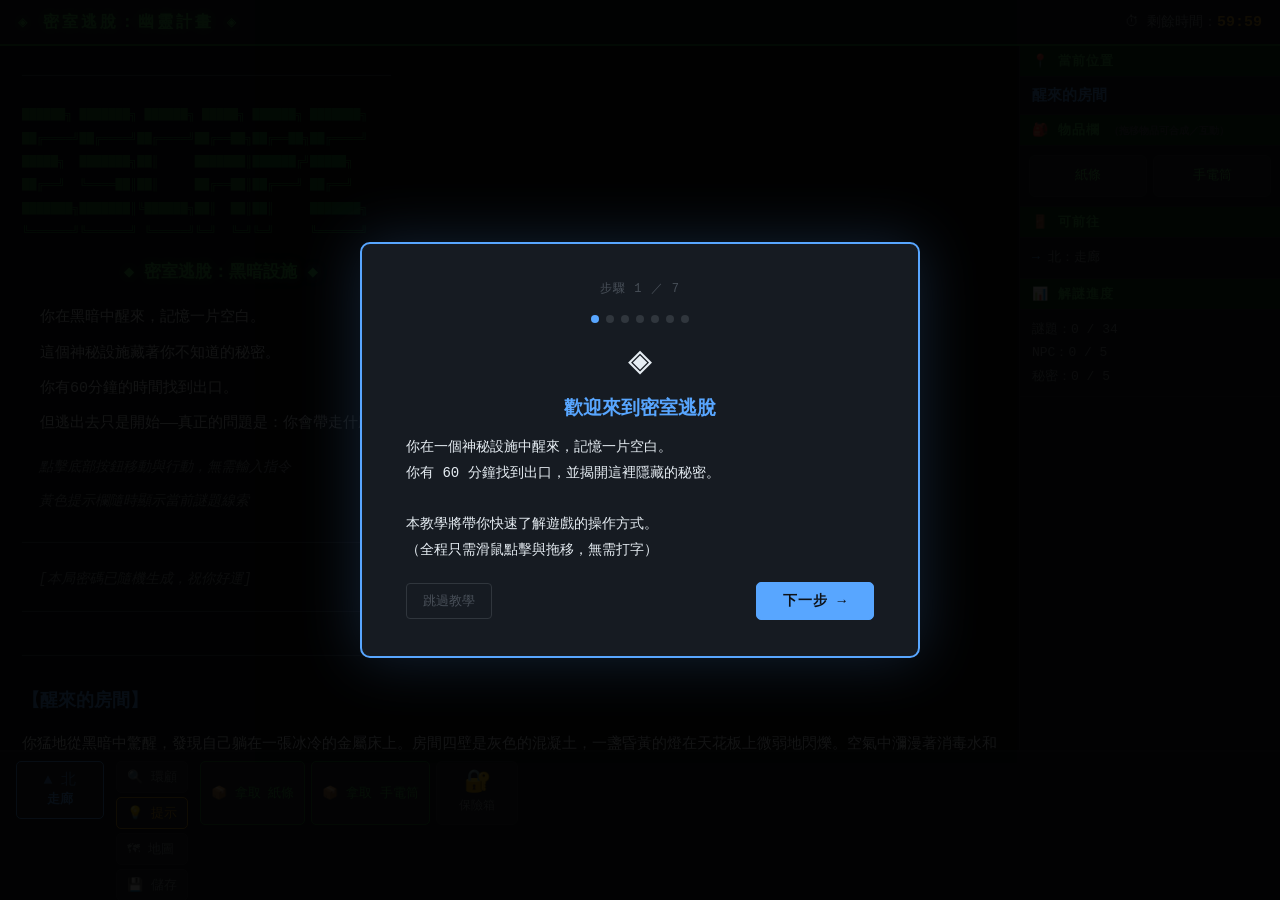
==== commit b7c3ec15: "feat: larger comfortable UI + 7-step tutorial with demos UI enlargements: - Base font 14px → 15px, s" ====
--- a/index.html
+++ b/index.html
@@ -61,6 +61,7 @@
       <button class="act-btn quick-btn" onclick="clickCmd('map')">🗺 地圖</button>
       <button class="act-btn quick-btn" onclick="clickCmd('save')">💾 儲存</button>
       <button class="act-btn quick-btn" onclick="clickCmd('load')">📂 讀取</button>
+      <button class="act-btn quick-btn" onclick="showTutorial()" style="font-size:11px;opacity:0.7;">📖 教學</button>
     </div>
 
     <!-- Room items (take) + Room interactive objects (drag targets) -->
@@ -82,6 +83,22 @@
     </div>
   </div>
 
+  <!-- ===== TUTORIAL OVERLAY ===== -->
+  <div id="tutorial-overlay">
+    <div id="tutorial-box">
+      <div id="tutorial-indicator"></div>
+      <div id="tutorial-step-dots"></div>
+      <div id="tutorial-icon"></div>
+      <div id="tutorial-title"></div>
+      <div id="tutorial-content"></div>
+      <div id="tutorial-demo"></div>
+      <div id="tutorial-nav">
+        <button id="tutorial-skip" onclick="skipTutorial()">跳過教學</button>
+        <button id="tutorial-next" onclick="nextTutorialStep()">下一步 →</button>
+      </div>
+    </div>
+  </div>
+
   <!-- ===== ENDING OVERLAY ===== -->
   <div id="ending-overlay">
     <div id="ending-box">
--- a/style.css
+++ b/style.css
@@ -1,5 +1,5 @@
 /* ============================================================
-   ESCAPE ROOM — Drag-and-Drop UI, Readable Dark Theme
+   ESCAPE ROOM — Drag-and-Drop UI, Comfortable Larger Theme
    ============================================================ */
 
 :root {
@@ -27,8 +27,8 @@
   --orange:      #e3b341;
 
   --font:        'Courier New', Courier, monospace;
-  --font-size:   14px;
-  --line-height: 1.7;
+  --font-size:   15px;
+  --line-height: 1.75;
 }
 
 * { box-sizing: border-box; margin: 0; padding: 0; }
@@ -49,23 +49,23 @@
   display: flex;
   justify-content: space-between;
   align-items: center;
-  padding: 0 16px;
+  padding: 0 18px;
   background: var(--bg-panel);
   border-bottom: 2px solid var(--green-dim);
-  height: 42px;
+  height: 46px;
   flex-shrink: 0;
 }
 
 #game-title {
-  font-size: 15px;
+  font-size: 16px;
   font-weight: bold;
   color: var(--green);
   letter-spacing: 3px;
   text-shadow: 0 0 10px rgba(63,185,80,0.5);
 }
 
-#timer-display { color: var(--text-dim); font-size: 13px; }
-#timer { font-weight: bold; color: var(--yellow); }
+#timer-display { color: var(--text-dim); font-size: 14px; }
+#timer { font-weight: bold; color: var(--yellow); font-size: 15px; }
 #timer.urgent { color: var(--red); animation: blink 1s step-start infinite; }
 @keyframes blink { 50% { opacity: 0; } }
 
@@ -80,14 +80,14 @@
 #story-panel {
   flex: 1;
   overflow-y: auto;
-  padding: 14px 20px;
+  padding: 16px 22px;
   border-right: 1px solid var(--border);
 }
 
 #story-area {
   display: flex;
   flex-direction: column;
-  gap: 4px;
+  gap: 5px;
 }
 
 /* ─── Output line classes ─── */
@@ -95,49 +95,51 @@
   line-height: var(--line-height);
   white-space: pre-wrap;
   word-break: break-word;
-  padding: 1px 0;
+  padding: 2px 0;
 }
 
 .output-line.narrative,
 .output-line.desc,
-.output-line.intro  { color: var(--text); font-size: 14px; }
+.output-line.intro  { color: var(--text); font-size: 15px; }
 
 .output-line.room-title {
   color: var(--accent);
-  font-size: 16px;
+  font-size: 18px;
   font-weight: bold;
-  margin-top: 4px;
+  margin-top: 6px;
 }
 
 .output-line.system,
-.output-line.info   { color: var(--text-dim); font-style: italic; }
-.output-line.success{ color: var(--green); font-weight: bold; }
-.output-line.error  { color: var(--red); }
+.output-line.info   { color: var(--text-dim); font-style: italic; font-size: 14px; }
+.output-line.success{ color: var(--green); font-weight: bold; font-size: 15px; }
+.output-line.error  { color: var(--red); font-size: 14px; }
 .output-line.warning{ color: var(--yellow); }
 
 .output-line.command{
   color: var(--accent);
-  opacity: 0.75;
-  font-size: 13px;
-  margin-top: 6px;
+  opacity: 0.7;
+  font-size: 13px;
+  margin-top: 8px;
 }
 
 .output-line.npc-dialog,
 .output-line.npc {
   color: var(--purple);
   font-style: italic;
-  border-left: 2px solid var(--purple);
-  padding-left: 10px;
+  font-size: 15px;
+  border-left: 3px solid var(--purple);
+  padding-left: 12px;
 }
 
 .output-line.hint {
   color: var(--yellow);
   border-left: 3px solid var(--yellow);
-  padding-left: 10px;
-  background: rgba(210,153,34,0.06);
-}
-
-.output-line.item-desc { color: var(--cyan); }
+  padding-left: 12px;
+  background: rgba(210,153,34,0.07);
+  font-size: 14px;
+}
+
+.output-line.item-desc { color: var(--cyan); font-size: 14px; }
 .output-line.item      { color: var(--cyan); }
 
 .output-line.separator { color: var(--text-muted); user-select: none; }
@@ -150,23 +152,23 @@
 
 .output-line.title {
   color: var(--green);
-  font-size: 16px;
+  font-size: 17px;
   font-weight: bold;
   text-shadow: 0 0 8px rgba(63,185,80,0.5);
 }
 
 .output-line.help-title { color: var(--accent); font-weight: bold; }
-.output-line.help-item  { color: var(--text-dim); }
+.output-line.help-item  { color: var(--text-dim); font-size: 14px; }
 .output-line.map-title  { color: var(--yellow); font-weight: bold; }
-.output-line.map        { color: var(--text-dim); font-size: 12px; }
-.output-line.room-desc  { color: var(--text); line-height: 1.8; margin: 4px 0; }
-.output-line.items      { color: var(--cyan); }
+.output-line.map        { color: var(--text-dim); font-size: 13px; }
+.output-line.room-desc  { color: var(--text); line-height: 1.9; margin: 5px 0; font-size: 15px; }
+.output-line.items      { color: var(--cyan); font-size: 14px; }
 .output-line.exits      { color: var(--text-dim); font-size: 13px; }
 .output-line.clue       { color: var(--orange); font-weight: bold; }
 
 /* ===== SIDEBAR ===== */
 #sidebar {
-  width: 220px;
+  width: 260px;
   flex-shrink: 0;
   display: flex;
   flex-direction: column;
@@ -177,55 +179,55 @@
 .panel-title {
   background: var(--green-dark);
   color: var(--green);
-  padding: 5px 10px;
-  font-size: 11px;
+  padding: 6px 12px;
+  font-size: 13px;
   font-weight: bold;
   letter-spacing: 1px;
   border-bottom: 1px solid var(--border);
 }
 
-.panel-title small { font-size: 9px; letter-spacing: 0; color: var(--text-muted); }
+.panel-title small { font-size: 10px; letter-spacing: 0; color: var(--text-muted); }
 
 #room-panel, #inventory-panel, #exits-panel, #progress-panel {
   border-bottom: 1px solid var(--border);
 }
 
 #room-name {
-  padding: 7px 10px;
+  padding: 9px 12px;
   color: var(--accent);
   font-weight: bold;
-  font-size: 13px;
+  font-size: 15px;
 }
 
 /* ─── Inventory cards (draggable) ─── */
 #inventory-cards {
   display: grid;
   grid-template-columns: 1fr 1fr;
-  gap: 5px;
-  padding: 7px;
-  min-height: 40px;
+  gap: 6px;
+  padding: 9px;
+  min-height: 44px;
 }
 
 .inv-empty {
   grid-column: 1 / -1;
   color: var(--text-muted);
-  font-size: 12px;
+  font-size: 13px;
   text-align: center;
-  padding: 6px 0;
+  padding: 8px 0;
 }
 
 .inv-card {
   background: var(--bg-btn);
   border: 1px solid var(--border-light);
-  border-radius: 5px;
-  padding: 5px 4px;
-  font-size: 11px;
+  border-radius: 6px;
+  padding: 7px 5px;
+  font-size: 13px;
   color: var(--cyan);
   cursor: grab;
   user-select: none;
   text-align: center;
   line-height: 1.3;
-  min-height: 34px;
+  min-height: 42px;
   display: flex;
   align-items: center;
   justify-content: center;
@@ -236,54 +238,53 @@
   background: var(--bg-btn-hover);
   border-color: var(--cyan);
 }
-
 .inv-card:active { cursor: grabbing; }
 
 .inv-card.dragging {
-  opacity: 0.45;
+  opacity: 0.4;
   cursor: grabbing;
 }
 
 /* Glowing purple = valid combine target */
 .inv-card.can-combine {
   border-color: var(--purple);
-  background: rgba(210,168,255,0.12);
+  background: rgba(210,168,255,0.13);
   box-shadow: 0 0 10px rgba(210,168,255,0.5);
   animation: pulse-combine 0.7s ease-in-out infinite alternate;
 }
 
 @keyframes pulse-combine {
   from { box-shadow: 0 0 4px rgba(210,168,255,0.3); }
-  to   { box-shadow: 0 0 14px rgba(210,168,255,0.75); }
+  to   { box-shadow: 0 0 16px rgba(210,168,255,0.8); }
 }
 
 /* ─── Sidebar exits / progress ─── */
 #exits-list {
-  padding: 6px 10px;
+  padding: 7px 12px;
   color: var(--text-dim);
-  font-size: 12px;
-  line-height: 1.9;
+  font-size: 13px;
+  line-height: 2;
   list-style: none;
 }
 
 #exits-list li::before { content: "→ "; color: var(--accent); }
 
 #progress-info {
-  padding: 7px 10px;
+  padding: 8px 12px;
   color: var(--text-dim);
-  font-size: 12px;
-  line-height: 1.7;
+  font-size: 13px;
+  line-height: 1.8;
 }
 
 /* ===== ACTION PANEL ===== */
 #action-panel {
   display: flex;
   align-items: flex-start;
-  gap: 10px;
-  padding: 7px 14px;
+  gap: 12px;
+  padding: 9px 16px;
   background: var(--bg-panel);
   border-top: 2px solid var(--border);
-  height: 114px;
+  height: 150px;
   overflow-x: auto;
   flex-shrink: 0;
 }
@@ -293,8 +294,8 @@
   display: flex;
   flex-direction: column;
   flex-wrap: wrap;
-  gap: 3px;
-  max-height: 100px;
+  gap: 4px;
+  max-height: 130px;
   align-content: flex-start;
   flex-shrink: 0;
 }
@@ -304,23 +305,23 @@
   flex-direction: column;
   align-items: center;
   justify-content: center;
-  min-width: 72px;
-  min-height: 46px;
-  padding: 4px 7px;
-  gap: 1px;
+  min-width: 88px;
+  min-height: 58px;
+  padding: 5px 8px;
+  gap: 2px;
   border: 1px solid var(--accent);
   background: var(--bg-btn);
   color: var(--accent);
   font-family: var(--font);
-  font-size: 10px;
+  font-size: 11px;
   line-height: 1.3;
   cursor: pointer;
-  border-radius: 4px;
+  border-radius: 5px;
   transition: background 0.12s, color 0.12s;
   user-select: none;
 }
-.dest-btn .dest-arrow { font-size: 13px; opacity: 0.75; }
-.dest-btn .dest-name  { font-size: 11px; font-weight: bold; }
+.dest-btn .dest-arrow { font-size: 15px; opacity: 0.75; }
+.dest-btn .dest-name  { font-size: 13px; font-weight: bold; }
 .dest-btn:hover:not(:disabled) {
   background: rgba(88,166,255,0.12);
   color: var(--text);
@@ -335,23 +336,21 @@
 #quick-actions {
   display: flex;
   flex-direction: column;
-  gap: 3px;
+  gap: 4px;
   flex-shrink: 0;
 }
 
 .quick-btn {
-  font-size: 12px;
+  font-size: 13px;
   text-align: left;
-  padding: 5px 10px;
+  padding: 7px 12px;
 }
 
 .hint-btn {
   border-color: var(--yellow) !important;
   color: var(--yellow) !important;
 }
-.hint-btn:hover {
-  background: var(--yellow-dim) !important;
-}
+.hint-btn:hover { background: var(--yellow-dim) !important; }
 
 /* ─── Button base ─── */
 .act-btn {
@@ -359,10 +358,10 @@
   border: 1px solid var(--border-light);
   color: var(--text-dim);
   font-family: var(--font);
-  font-size: 12px;
-  padding: 5px 8px;
+  font-size: 13px;
+  padding: 6px 10px;
   cursor: pointer;
-  border-radius: 4px;
+  border-radius: 5px;
   transition: background 0.12s, border-color 0.12s, color 0.12s;
   white-space: nowrap;
   user-select: none;
@@ -381,14 +380,14 @@
   display: flex;
   flex-wrap: wrap;
   align-content: flex-start;
-  gap: 5px;
+  gap: 6px;
   flex: 1;
   overflow-y: auto;
-  max-height: 100px;
+  max-height: 132px;
 }
 
 /* Take button */
-.take-btn { border-color: var(--green-dim); color: var(--green); }
+.take-btn { border-color: var(--green-dim); color: var(--green); font-size: 13px; }
 .take-btn:hover:not(:disabled) {
   background: var(--green-dark);
   border-color: var(--green);
@@ -401,35 +400,34 @@
   flex-direction: column;
   align-items: center;
   justify-content: center;
-  min-width: 70px;
-  min-height: 50px;
-  padding: 5px 7px;
-  gap: 2px;
+  min-width: 86px;
+  min-height: 64px;
+  padding: 6px 8px;
+  gap: 3px;
   background: rgba(210,168,255,0.06);
   border: 1px solid #6e40c9;
-  border-radius: 5px;
+  border-radius: 6px;
   color: var(--purple);
   font-family: var(--font);
-  font-size: 10px;
+  font-size: 11px;
   text-align: center;
   cursor: pointer;
   user-select: none;
   transition: all 0.15s;
 }
-.npc-tile .npc-icon { font-size: 18px; }
-.npc-tile .npc-label { font-size: 10px; line-height: 1.2; font-weight: bold; }
-.npc-tile .npc-sub   { font-size: 9px; color: var(--text-muted); }
+.npc-tile .npc-icon  { font-size: 22px; }
+.npc-tile .npc-label { font-size: 12px; line-height: 1.2; font-weight: bold; }
+.npc-tile .npc-sub   { font-size: 10px; color: var(--text-muted); }
 
 .npc-tile:hover:not(.exhausted) {
   background: rgba(210,168,255,0.14);
   border-color: var(--purple);
 }
 .npc-tile.exhausted { opacity: 0.35; cursor: default; }
-
 .npc-tile.drag-over {
   border-color: var(--yellow);
   background: rgba(210,153,34,0.1);
-  box-shadow: 0 0 8px rgba(210,153,34,0.4);
+  box-shadow: 0 0 10px rgba(210,153,34,0.4);
 }
 
 /* ─── Room interactive object tiles (drag targets) ─── */
@@ -438,16 +436,16 @@
   flex-direction: column;
   align-items: center;
   justify-content: center;
-  min-width: 68px;
-  min-height: 50px;
-  padding: 5px 6px;
-  gap: 2px;
+  min-width: 82px;
+  min-height: 64px;
+  padding: 6px 8px;
+  gap: 3px;
   background: var(--bg-btn);
   border: 1px solid var(--border-light);
-  border-radius: 5px;
+  border-radius: 6px;
   color: var(--text-dim);
   font-family: var(--font);
-  font-size: 10px;
+  font-size: 11px;
   text-align: center;
   cursor: pointer;
   user-select: none;
@@ -455,8 +453,8 @@
   position: relative;
 }
 
-.room-obj .obj-icon  { font-size: 18px; line-height: 1; }
-.room-obj .obj-label { font-size: 10px; line-height: 1.2; margin-top: 2px; }
+.room-obj .obj-icon  { font-size: 22px; line-height: 1; }
+.room-obj .obj-label { font-size: 12px; line-height: 1.3; margin-top: 2px; }
 
 .room-obj:hover {
   background: var(--bg-btn-hover);
@@ -464,25 +462,23 @@
   color: var(--text);
 }
 
-/* Glowing amber = item being dragged over this object */
 .room-obj.drag-over {
   border-color: var(--yellow);
   background: var(--yellow-dim);
-  box-shadow: 0 0 12px rgba(210,153,34,0.45);
+  box-shadow: 0 0 14px rgba(210,153,34,0.5);
   color: var(--yellow);
 }
 
 .room-obj.solved {
-  opacity: 0.28;
+  opacity: 0.25;
   cursor: default;
   pointer-events: none;
 }
 
-/* Drag-hint label that appears on hover */
 .room-obj::after {
   content: '拖移物品至此';
   position: absolute;
-  bottom: -18px;
+  bottom: -20px;
   left: 50%;
   transform: translateX(-50%);
   font-size: 9px;
@@ -510,24 +506,24 @@
   background: var(--bg-panel);
   border: 2px solid var(--yellow);
   border-radius: 8px;
-  padding: 28px 36px;
+  padding: 30px 40px;
   text-align: center;
-  min-width: 320px;
-  max-width: 420px;
+  min-width: 340px;
+  max-width: 440px;
   box-shadow: 0 0 50px rgba(210,153,34,0.2);
 }
 
 #code-modal-title {
   color: var(--yellow);
-  font-size: 17px;
+  font-size: 18px;
   font-weight: bold;
-  margin-bottom: 8px;
+  margin-bottom: 10px;
 }
 
 #code-desc {
   color: var(--text-dim);
-  font-size: 12px;
-  margin-bottom: 18px;
+  font-size: 13px;
+  margin-bottom: 20px;
   line-height: 1.6;
 }
 
@@ -538,11 +534,11 @@
   border-radius: 4px;
   color: var(--text);
   font-family: var(--font);
-  font-size: 24px;
+  font-size: 26px;
   text-align: center;
-  padding: 10px 8px;
-  letter-spacing: 6px;
-  margin-bottom: 18px;
+  padding: 12px 8px;
+  letter-spacing: 8px;
+  margin-bottom: 20px;
   outline: none;
 }
 #code-input:focus {
@@ -550,15 +546,15 @@
   box-shadow: 0 0 8px rgba(210,153,34,0.3);
 }
 
-#code-btns { display: flex; gap: 12px; justify-content: center; }
+#code-btns { display: flex; gap: 14px; justify-content: center; }
 
 #code-cancel {
   background: transparent;
   border: 1px solid var(--border-light);
   color: var(--text-dim);
   font-family: var(--font);
-  font-size: 13px;
-  padding: 8px 22px;
+  font-size: 14px;
+  padding: 9px 24px;
   cursor: pointer;
   border-radius: 4px;
   transition: all 0.12s;
@@ -570,13 +566,223 @@
   border: 1px solid var(--green-dim);
   color: var(--green);
   font-family: var(--font);
-  font-size: 13px;
-  padding: 8px 22px;
+  font-size: 14px;
+  padding: 9px 24px;
   cursor: pointer;
   border-radius: 4px;
   transition: all 0.12s;
 }
 #code-confirm:hover { background: var(--green-dim); color: #fff; }
+
+/* ===== TUTORIAL OVERLAY ===== */
+#tutorial-overlay {
+  display: none;
+  position: fixed;
+  inset: 0;
+  background: rgba(0,0,0,0.92);
+  z-index: 300;
+  justify-content: center;
+  align-items: center;
+  padding: 20px;
+}
+#tutorial-overlay.show { display: flex; }
+
+#tutorial-box {
+  background: var(--bg-panel);
+  border: 2px solid var(--accent);
+  border-radius: 10px;
+  padding: 36px 44px;
+  max-width: 560px;
+  width: 100%;
+  box-shadow: 0 0 60px rgba(88,166,255,0.2);
+  text-align: center;
+}
+
+#tutorial-indicator {
+  color: var(--text-muted);
+  font-size: 12px;
+  margin-bottom: 18px;
+  letter-spacing: 1px;
+}
+
+#tutorial-step-dots {
+  display: flex;
+  justify-content: center;
+  gap: 7px;
+  margin-bottom: 20px;
+}
+.tutorial-dot {
+  width: 8px; height: 8px;
+  border-radius: 50%;
+  background: var(--border-light);
+  transition: background 0.2s;
+}
+.tutorial-dot.active { background: var(--accent); }
+
+#tutorial-icon {
+  font-size: 40px;
+  margin-bottom: 12px;
+  line-height: 1;
+}
+
+#tutorial-title {
+  color: var(--accent);
+  font-size: 19px;
+  font-weight: bold;
+  margin-bottom: 14px;
+}
+
+#tutorial-content {
+  color: var(--text);
+  font-size: 14px;
+  line-height: 1.85;
+  margin-bottom: 18px;
+  text-align: left;
+  white-space: pre-wrap;
+}
+
+/* Demo area inside tutorial */
+#tutorial-demo {
+  background: var(--bg);
+  border: 1px solid var(--border-light);
+  border-radius: 6px;
+  padding: 16px;
+  margin-bottom: 24px;
+  min-height: 60px;
+  display: flex;
+  align-items: center;
+  justify-content: center;
+}
+#tutorial-demo:empty { display: none; }
+
+/* Demo element mockups */
+.demo-dest {
+  display: flex;
+  flex-direction: column;
+  align-items: center;
+  justify-content: center;
+  min-width: 72px;
+  min-height: 50px;
+  border: 1px solid var(--accent);
+  border-radius: 5px;
+  background: var(--bg-btn);
+  color: var(--accent);
+  font-size: 11px;
+  padding: 5px 8px;
+  gap: 2px;
+}
+.demo-dest .da { font-size: 14px; }
+.demo-dest .dn { font-size: 12px; font-weight: bold; }
+
+.demo-inv {
+  background: var(--bg-btn);
+  border: 1px solid var(--border-light);
+  border-radius: 5px;
+  padding: 7px 10px;
+  font-size: 13px;
+  color: var(--cyan);
+  min-width: 68px;
+  text-align: center;
+}
+.demo-inv.glow {
+  border-color: var(--purple);
+  box-shadow: 0 0 12px rgba(210,168,255,0.7);
+  background: rgba(210,168,255,0.12);
+  animation: pulse-combine 0.7s ease-in-out infinite alternate;
+}
+.demo-inv.dragging { opacity: 0.5; }
+
+.demo-take {
+  background: var(--bg-btn);
+  border: 1px solid var(--green-dim);
+  border-radius: 5px;
+  padding: 7px 12px;
+  font-size: 13px;
+  color: var(--green);
+}
+
+.demo-obj {
+  display: flex;
+  flex-direction: column;
+  align-items: center;
+  justify-content: center;
+  min-width: 72px;
+  min-height: 56px;
+  border: 1px solid var(--yellow);
+  border-radius: 6px;
+  background: var(--yellow-dim);
+  color: var(--yellow);
+  font-size: 11px;
+  padding: 6px 8px;
+  gap: 3px;
+  box-shadow: 0 0 10px rgba(210,153,34,0.4);
+}
+.demo-obj .di { font-size: 20px; }
+
+.demo-npc {
+  display: flex;
+  flex-direction: column;
+  align-items: center;
+  justify-content: center;
+  min-width: 72px;
+  min-height: 56px;
+  border: 1px solid #6e40c9;
+  border-radius: 6px;
+  background: rgba(210,168,255,0.07);
+  color: var(--purple);
+  font-size: 11px;
+  padding: 6px;
+  gap: 2px;
+}
+.demo-npc .di { font-size: 20px; }
+
+.demo-hint {
+  border: 1px solid var(--yellow);
+  border-radius: 5px;
+  padding: 7px 14px;
+  font-size: 13px;
+  color: var(--yellow);
+  background: var(--yellow-dim);
+}
+
+.demo-arrow { font-size: 22px; color: var(--text-muted); margin: 0 10px; }
+.demo-arrow.active { color: var(--purple); animation: pulse-combine 0.7s ease-in-out infinite alternate; }
+
+/* Tutorial navigation */
+#tutorial-nav {
+  display: flex;
+  justify-content: space-between;
+  align-items: center;
+  gap: 12px;
+}
+
+#tutorial-skip {
+  background: transparent;
+  border: 1px solid var(--border-light);
+  color: var(--text-muted);
+  font-family: var(--font);
+  font-size: 13px;
+  padding: 8px 16px;
+  cursor: pointer;
+  border-radius: 4px;
+  transition: all 0.12s;
+}
+#tutorial-skip:hover { border-color: var(--red); color: var(--red); }
+
+#tutorial-next {
+  background: var(--accent);
+  border: 1px solid var(--accent);
+  color: var(--bg);
+  font-family: var(--font);
+  font-size: 14px;
+  font-weight: bold;
+  padding: 9px 26px;
+  cursor: pointer;
+  border-radius: 5px;
+  transition: all 0.12s;
+  letter-spacing: 1px;
+}
+#tutorial-next:hover { background: #79b8ff; }
 
 /* ===== ENDING OVERLAY ===== */
 #ending-overlay {
@@ -604,7 +810,7 @@
 }
 
 #ending-title {
-  font-size: 22px;
+  font-size: 24px;
   color: var(--green);
   font-weight: bold;
   margin-bottom: 20px;
@@ -614,8 +820,8 @@
 
 #ending-text {
   color: var(--text);
-  line-height: 1.8;
-  font-size: 14px;
+  line-height: 1.9;
+  font-size: 15px;
   margin-bottom: 20px;
   text-align: left;
   white-space: pre-wrap;
@@ -628,8 +834,8 @@
   margin-top: 16px;
   padding: 14px;
   color: var(--text-dim);
-  font-size: 12px;
-  line-height: 1.9;
+  font-size: 13px;
+  line-height: 2;
   white-space: pre-wrap;
   max-height: 55vh;
   overflow-y: auto;
@@ -644,10 +850,10 @@
   border: 1px solid var(--green-dim);
   color: var(--green);
   font-family: var(--font);
-  font-size: 14px;
-  padding: 10px 28px;
+  font-size: 15px;
+  padding: 11px 30px;
   cursor: pointer;
-  border-radius: 4px;
+  border-radius: 5px;
   letter-spacing: 1px;
   transition: all 0.15s;
   margin-top: 24px;
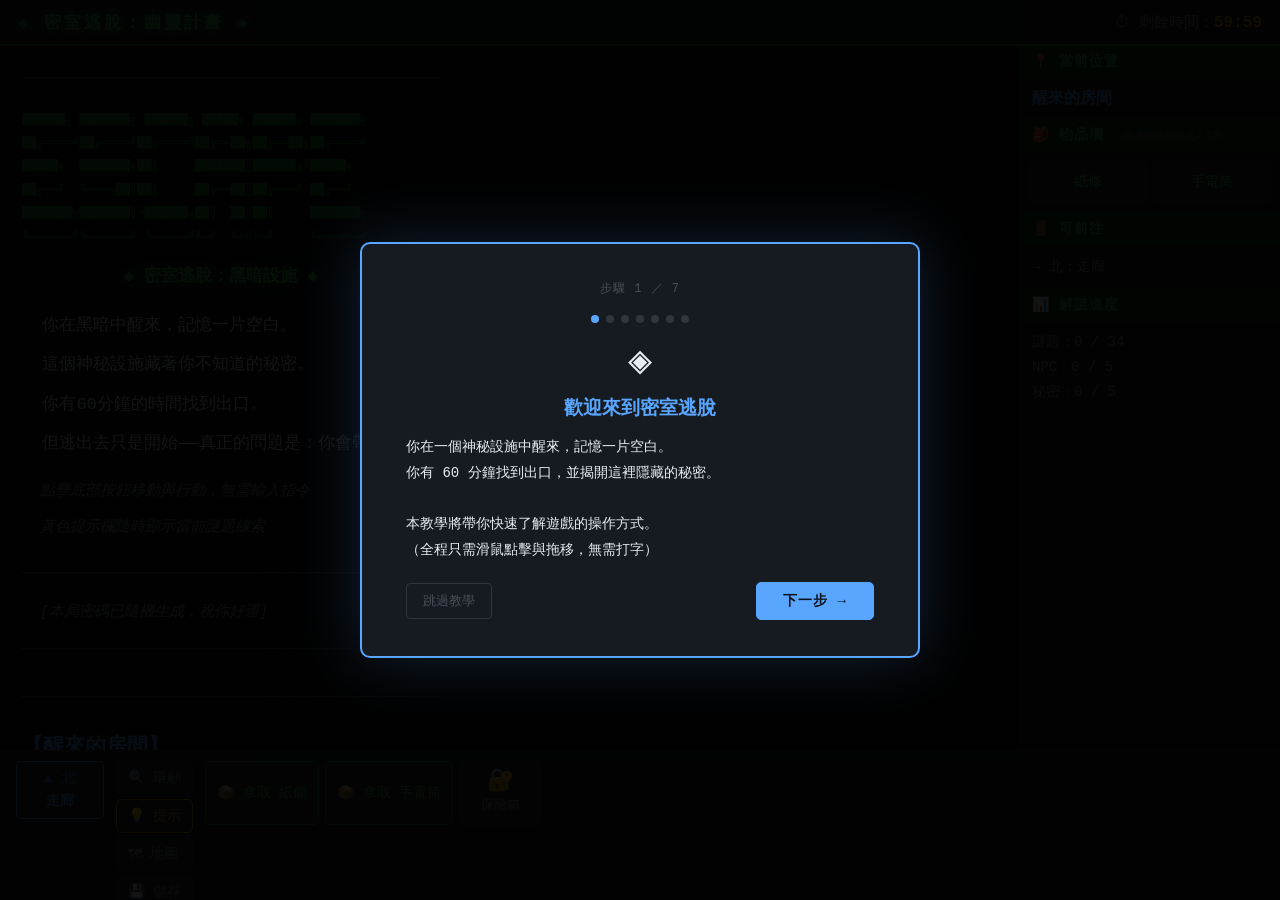
==== commit f273221c: "feat: bigger text, visual map modal, fix hidden mechanism tile refresh - Increase base font from 15→" ====
--- a/index.html
+++ b/index.html
@@ -99,6 +99,21 @@
     </div>
   </div>
 
+  <!-- ===== MAP MODAL ===== -->
+  <div id="map-modal">
+    <div id="map-box">
+      <div id="map-title">🗺 設施地圖</div>
+      <div id="map-legend">
+        <span class="ml current">▶ 當前位置</span>
+        <span class="ml visited">✓ 已探索</span>
+        <span class="ml locked">🔒 上鎖</span>
+        <span class="ml unvisited">○ 未探索</span>
+      </div>
+      <div id="map-grid"></div>
+      <button id="map-close" onclick="closeMapModal()">✕ 關閉地圖</button>
+    </div>
+  </div>
+
   <!-- ===== ENDING OVERLAY ===== -->
   <div id="ending-overlay">
     <div id="ending-box">
--- a/style.css
+++ b/style.css
@@ -27,8 +27,8 @@
   --orange:      #e3b341;
 
   --font:        'Courier New', Courier, monospace;
-  --font-size:   15px;
-  --line-height: 1.75;
+  --font-size:   17px;
+  --line-height: 1.8;
 }
 
 * { box-sizing: border-box; margin: 0; padding: 0; }
@@ -57,15 +57,15 @@
 }
 
 #game-title {
-  font-size: 16px;
+  font-size: 17px;
   font-weight: bold;
   color: var(--green);
   letter-spacing: 3px;
   text-shadow: 0 0 10px rgba(63,185,80,0.5);
 }
 
-#timer-display { color: var(--text-dim); font-size: 14px; }
-#timer { font-weight: bold; color: var(--yellow); font-size: 15px; }
+#timer-display { color: var(--text-dim); font-size: 15px; }
+#timer { font-weight: bold; color: var(--yellow); font-size: 16px; }
 #timer.urgent { color: var(--red); animation: blink 1s step-start infinite; }
 @keyframes blink { 50% { opacity: 0; } }
 
@@ -100,19 +100,19 @@
 
 .output-line.narrative,
 .output-line.desc,
-.output-line.intro  { color: var(--text); font-size: 15px; }
+.output-line.intro  { color: var(--text); font-size: 17px; }
 
 .output-line.room-title {
   color: var(--accent);
-  font-size: 18px;
+  font-size: 21px;
   font-weight: bold;
   margin-top: 6px;
 }
 
 .output-line.system,
-.output-line.info   { color: var(--text-dim); font-style: italic; font-size: 14px; }
-.output-line.success{ color: var(--green); font-weight: bold; font-size: 15px; }
-.output-line.error  { color: var(--red); font-size: 14px; }
+.output-line.info   { color: var(--text-dim); font-style: italic; font-size: 15px; }
+.output-line.success{ color: var(--green); font-weight: bold; font-size: 17px; }
+.output-line.error  { color: var(--red); font-size: 15px; }
 .output-line.warning{ color: var(--yellow); }
 
 .output-line.command{
@@ -126,7 +126,7 @@
 .output-line.npc {
   color: var(--purple);
   font-style: italic;
-  font-size: 15px;
+  font-size: 16px;
   border-left: 3px solid var(--purple);
   padding-left: 12px;
 }
@@ -136,10 +136,10 @@
   border-left: 3px solid var(--yellow);
   padding-left: 12px;
   background: rgba(210,153,34,0.07);
-  font-size: 14px;
-}
-
-.output-line.item-desc { color: var(--cyan); font-size: 14px; }
+  font-size: 16px;
+}
+
+.output-line.item-desc { color: var(--cyan); font-size: 15px; }
 .output-line.item      { color: var(--cyan); }
 
 .output-line.separator { color: var(--text-muted); user-select: none; }
@@ -157,14 +157,14 @@
   text-shadow: 0 0 8px rgba(63,185,80,0.5);
 }
 
-.output-line.help-title { color: var(--accent); font-weight: bold; }
-.output-line.help-item  { color: var(--text-dim); font-size: 14px; }
+.output-line.help-title { color: var(--accent); font-weight: bold; font-size: 17px; }
+.output-line.help-item  { color: var(--text-dim); font-size: 15px; }
 .output-line.map-title  { color: var(--yellow); font-weight: bold; }
-.output-line.map        { color: var(--text-dim); font-size: 13px; }
-.output-line.room-desc  { color: var(--text); line-height: 1.9; margin: 5px 0; font-size: 15px; }
-.output-line.items      { color: var(--cyan); font-size: 14px; }
-.output-line.exits      { color: var(--text-dim); font-size: 13px; }
-.output-line.clue       { color: var(--orange); font-weight: bold; }
+.output-line.map        { color: var(--text-dim); font-size: 14px; }
+.output-line.room-desc  { color: var(--text); line-height: 1.9; margin: 5px 0; font-size: 17px; }
+.output-line.items      { color: var(--cyan); font-size: 15px; }
+.output-line.exits      { color: var(--text-dim); font-size: 14px; }
+.output-line.clue       { color: var(--orange); font-weight: bold; font-size: 16px; }
 
 /* ===== SIDEBAR ===== */
 #sidebar {
@@ -179,8 +179,8 @@
 .panel-title {
   background: var(--green-dark);
   color: var(--green);
-  padding: 6px 12px;
-  font-size: 13px;
+  padding: 7px 12px;
+  font-size: 14px;
   font-weight: bold;
   letter-spacing: 1px;
   border-bottom: 1px solid var(--border);
@@ -196,7 +196,7 @@
   padding: 9px 12px;
   color: var(--accent);
   font-weight: bold;
-  font-size: 15px;
+  font-size: 16px;
 }
 
 /* ─── Inventory cards (draggable) ─── */
@@ -211,7 +211,7 @@
 .inv-empty {
   grid-column: 1 / -1;
   color: var(--text-muted);
-  font-size: 13px;
+  font-size: 14px;
   text-align: center;
   padding: 8px 0;
 }
@@ -220,8 +220,8 @@
   background: var(--bg-btn);
   border: 1px solid var(--border-light);
   border-radius: 6px;
-  padding: 7px 5px;
-  font-size: 13px;
+  padding: 8px 5px;
+  font-size: 14px;
   color: var(--cyan);
   cursor: grab;
   user-select: none;
@@ -262,7 +262,7 @@
 #exits-list {
   padding: 7px 12px;
   color: var(--text-dim);
-  font-size: 13px;
+  font-size: 14px;
   line-height: 2;
   list-style: none;
 }
@@ -272,7 +272,7 @@
 #progress-info {
   padding: 8px 12px;
   color: var(--text-dim);
-  font-size: 13px;
+  font-size: 14px;
   line-height: 1.8;
 }
 
@@ -321,7 +321,7 @@
   user-select: none;
 }
 .dest-btn .dest-arrow { font-size: 15px; opacity: 0.75; }
-.dest-btn .dest-name  { font-size: 13px; font-weight: bold; }
+.dest-btn .dest-name  { font-size: 14px; font-weight: bold; }
 .dest-btn:hover:not(:disabled) {
   background: rgba(88,166,255,0.12);
   color: var(--text);
@@ -341,9 +341,9 @@
 }
 
 .quick-btn {
-  font-size: 13px;
+  font-size: 14px;
   text-align: left;
-  padding: 7px 12px;
+  padding: 8px 13px;
 }
 
 .hint-btn {
@@ -358,8 +358,8 @@
   border: 1px solid var(--border-light);
   color: var(--text-dim);
   font-family: var(--font);
-  font-size: 13px;
-  padding: 6px 10px;
+  font-size: 14px;
+  padding: 7px 11px;
   cursor: pointer;
   border-radius: 5px;
   transition: background 0.12s, border-color 0.12s, color 0.12s;
@@ -387,7 +387,7 @@
 }
 
 /* Take button */
-.take-btn { border-color: var(--green-dim); color: var(--green); font-size: 13px; }
+.take-btn { border-color: var(--green-dim); color: var(--green); font-size: 14px; }
 .take-btn:hover:not(:disabled) {
   background: var(--green-dark);
   border-color: var(--green);
@@ -416,8 +416,8 @@
   transition: all 0.15s;
 }
 .npc-tile .npc-icon  { font-size: 22px; }
-.npc-tile .npc-label { font-size: 12px; line-height: 1.2; font-weight: bold; }
-.npc-tile .npc-sub   { font-size: 10px; color: var(--text-muted); }
+.npc-tile .npc-label { font-size: 13px; line-height: 1.2; font-weight: bold; }
+.npc-tile .npc-sub   { font-size: 11px; color: var(--text-muted); }
 
 .npc-tile:hover:not(.exhausted) {
   background: rgba(210,168,255,0.14);
@@ -454,7 +454,7 @@
 }
 
 .room-obj .obj-icon  { font-size: 22px; line-height: 1; }
-.room-obj .obj-label { font-size: 12px; line-height: 1.3; margin-top: 2px; }
+.room-obj .obj-label { font-size: 13px; line-height: 1.3; margin-top: 2px; }
 
 .room-obj:hover {
   background: var(--bg-btn-hover);
@@ -783,6 +783,125 @@
   letter-spacing: 1px;
 }
 #tutorial-next:hover { background: #79b8ff; }
+
+/* ===== MAP MODAL ===== */
+#map-modal {
+  display: none;
+  position: fixed;
+  inset: 0;
+  background: rgba(0,0,0,0.88);
+  z-index: 200;
+  justify-content: center;
+  align-items: flex-start;
+  padding: 30px 20px;
+  overflow-y: auto;
+}
+#map-modal.show { display: flex; }
+
+#map-box {
+  background: var(--bg-panel);
+  border: 2px solid var(--yellow);
+  border-radius: 10px;
+  padding: 28px 36px;
+  max-width: 720px;
+  width: 100%;
+  box-shadow: 0 0 50px rgba(210,153,34,0.2);
+}
+
+#map-title {
+  color: var(--yellow);
+  font-size: 20px;
+  font-weight: bold;
+  text-align: center;
+  margin-bottom: 16px;
+  letter-spacing: 2px;
+}
+
+#map-legend {
+  display: flex;
+  justify-content: center;
+  gap: 18px;
+  margin-bottom: 20px;
+  flex-wrap: wrap;
+}
+.ml {
+  font-size: 13px;
+  padding: 3px 10px;
+  border-radius: 4px;
+}
+.ml.current  { color: var(--green);   border: 1px solid var(--green);   background: var(--green-dark); }
+.ml.visited  { color: var(--accent);  border: 1px solid var(--accent);  background: rgba(88,166,255,0.1); }
+.ml.locked   { color: var(--red);     border: 1px solid var(--red);     background: rgba(248,81,73,0.08); }
+.ml.unvisited{ color: var(--text-muted); border: 1px solid var(--border-light); }
+
+#map-grid {
+  display: flex;
+  flex-direction: column;
+  gap: 14px;
+}
+
+.map-zone {
+  display: flex;
+  flex-direction: column;
+  gap: 6px;
+}
+
+.map-zone-label {
+  color: var(--text-muted);
+  font-size: 12px;
+  letter-spacing: 1px;
+  padding-left: 2px;
+  border-bottom: 1px solid var(--border);
+  padding-bottom: 3px;
+}
+
+.map-rooms-row {
+  display: flex;
+  flex-wrap: wrap;
+  gap: 6px;
+}
+
+.map-room {
+  padding: 6px 12px;
+  border-radius: 5px;
+  font-size: 13px;
+  border: 1px solid var(--border-light);
+  background: var(--bg-btn);
+  color: var(--text-muted);
+  white-space: nowrap;
+}
+.map-room.map-current {
+  border-color: var(--green);
+  background: var(--green-dark);
+  color: var(--green);
+  font-weight: bold;
+  box-shadow: 0 0 8px rgba(63,185,80,0.4);
+}
+.map-room.map-visited {
+  border-color: rgba(88,166,255,0.4);
+  color: var(--accent);
+  background: rgba(88,166,255,0.08);
+}
+.map-room.map-locked {
+  border-color: rgba(248,81,73,0.3);
+  color: var(--red);
+  opacity: 0.6;
+}
+
+#map-close {
+  display: block;
+  margin: 22px auto 0;
+  background: transparent;
+  border: 1px solid var(--border-light);
+  color: var(--text-dim);
+  font-family: var(--font);
+  font-size: 14px;
+  padding: 9px 28px;
+  cursor: pointer;
+  border-radius: 5px;
+  transition: all 0.12s;
+}
+#map-close:hover { border-color: var(--yellow); color: var(--yellow); }
 
 /* ===== ENDING OVERLAY ===== */
 #ending-overlay {
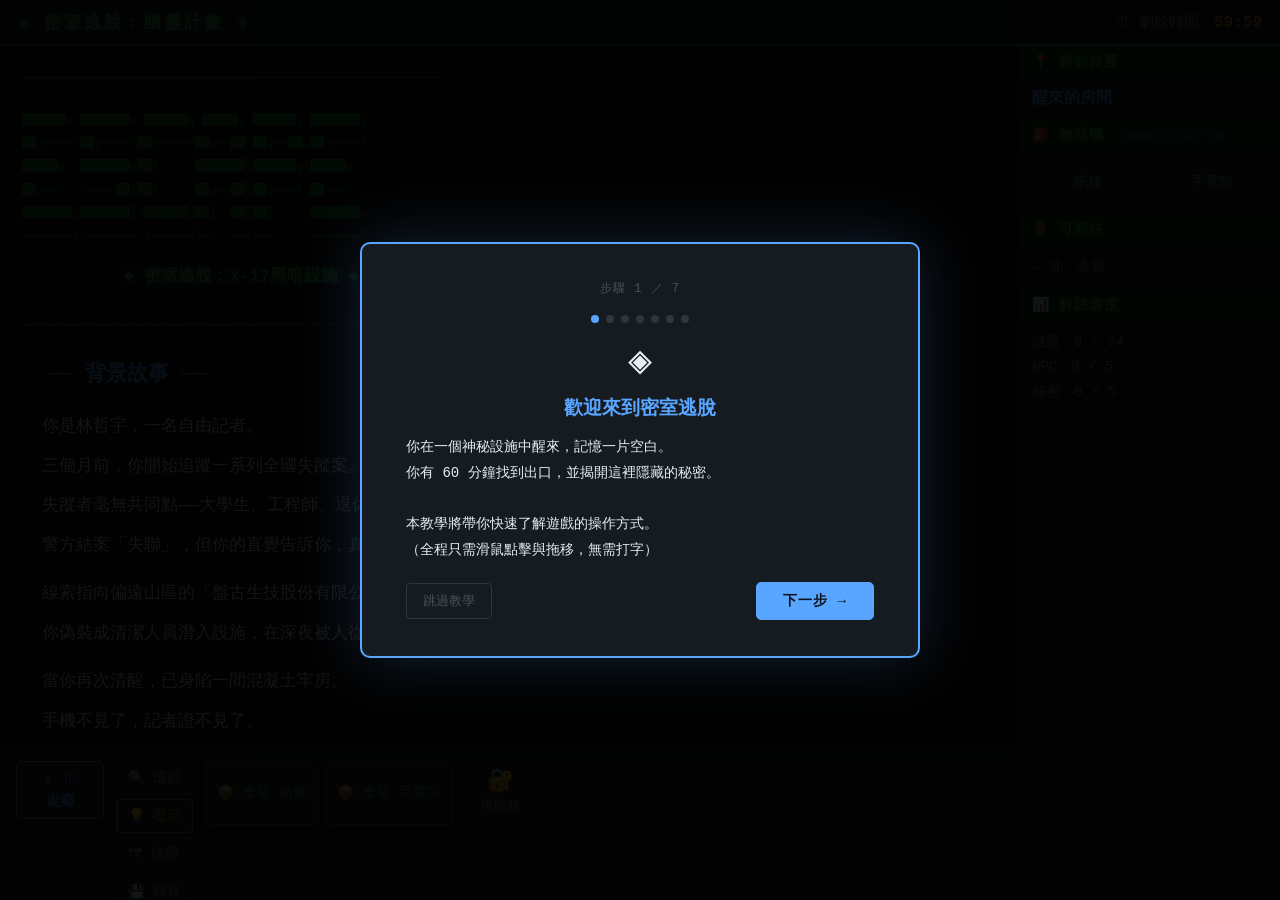
==== commit e758402f: "feat: full mobile support — bottom tab bar, tap-to-select, responsive modals - Add mobile panel (168" ====
--- a/index.html
+++ b/index.html
@@ -124,6 +124,38 @@
     </div>
   </div>
 
+  <!-- ===== MOBILE PANEL (above nav bar, shown only on mobile) ===== -->
+  <div id="mobile-panel">
+    <div id="mp-move"   class="mp-section active"></div>
+    <div id="mp-items"  class="mp-section"></div>
+    <div id="mp-action" class="mp-section"></div>
+    <div id="mp-tools"  class="mp-section">
+      <button class="act-btn mtool-btn" onclick="clickCmd('look')">🔍 環顧四周</button>
+      <button class="act-btn mtool-btn hint-btn" onclick="clickCmd('hint')">💡 提示</button>
+      <button class="act-btn mtool-btn" onclick="clickCmd('map')">🗺️ 地圖</button>
+      <button class="act-btn mtool-btn" onclick="clickCmd('save')">💾 儲存</button>
+      <button class="act-btn mtool-btn" onclick="clickCmd('load')">📂 讀取</button>
+      <button class="act-btn mtool-btn" onclick="showTutorial()" style="opacity:0.7;">📖 教學</button>
+    </div>
+  </div>
+
+  <!-- ===== MOBILE NAV BAR ===== -->
+  <nav id="mobile-nav">
+    <button class="mnav-btn active" data-tab="move" onclick="mobileTab('move')">
+      <span class="mnav-icon">🚪</span><span class="mnav-label">移動</span>
+    </button>
+    <button class="mnav-btn" data-tab="items" onclick="mobileTab('items')">
+      <span class="mnav-icon">🎒</span><span class="mnav-label">物品</span>
+      <span class="mnav-badge" id="badge-items"></span>
+    </button>
+    <button class="mnav-btn" data-tab="action" onclick="mobileTab('action')">
+      <span class="mnav-icon">⚡</span><span class="mnav-label">行動</span>
+    </button>
+    <button class="mnav-btn" data-tab="tools" onclick="mobileTab('tools')">
+      <span class="mnav-icon">🔧</span><span class="mnav-label">工具</span>
+    </button>
+  </nav>
+
   <!-- ===== GAME SCRIPT ===== -->
   <script src="game.js"></script>
 
--- a/style.css
+++ b/style.css
@@ -984,5 +984,212 @@
 ::-webkit-scrollbar-track  { background: var(--bg); }
 ::-webkit-scrollbar-thumb  { background: var(--border-light); border-radius: 3px; }
 
-/* ===== RESPONSIVE ===== */
-@media (max-width: 680px) { #sidebar { display: none; } }
+/* ===== MOBILE NAV / PANEL — hidden on desktop ===== */
+#mobile-nav   { display: none; }
+#mobile-panel { display: none; }
+
+/* ===== MOBILE RESPONSIVE (≤ 680px) ===== */
+@media (max-width: 680px) {
+
+  /* -- Layout: column flex, no overflow -- */
+  html, body { overflow: hidden; }
+
+  /* -- Hide desktop-only elements -- */
+  #sidebar       { display: none; }
+  #action-panel  { display: none; }
+
+  /* -- Header compact -- */
+  #header        { height: 40px; padding: 0 10px; }
+  #game-title    { font-size: 12px; letter-spacing: 1px; }
+  #timer-display { font-size: 12px; }
+  #timer         { font-size: 13px; }
+
+  /* -- Story panel: no right border, smaller padding -- */
+  #main-layout   { min-height: 0; }
+  #story-panel   { border-right: none; padding: 8px 12px; }
+
+  /* -- Font adjustments -- */
+  :root { --font-size: 15px; }
+  .output-line.room-title { font-size: 17px; }
+  .output-line.room-desc  { font-size: 15px; }
+  .output-line.ascii-art  { font-size: 7px; }
+
+  /* ── Mobile Panel (above nav) ── */
+  #mobile-panel {
+    display: flex;
+    flex-direction: column;
+    background: var(--bg-panel);
+    border-top: 1px solid var(--border);
+    height: 168px;
+    flex-shrink: 0;
+    overflow: hidden;
+  }
+
+  .mp-section {
+    display: none;
+    padding: 7px 8px;
+    width: 100%;
+    height: 100%;
+    overflow-y: auto;
+    overflow-x: hidden;
+    flex-wrap: wrap;
+    gap: 5px;
+    align-content: flex-start;
+  }
+  .mp-section.active { display: flex; }
+
+  /* Sub-headers inside panels */
+  .mp-label {
+    width: 100%;
+    color: var(--text-muted);
+    font-size: 10px;
+    letter-spacing: 1px;
+    padding-bottom: 3px;
+    border-bottom: 1px solid var(--border);
+    margin-bottom: 2px;
+  }
+
+  /* Inventory grid inside mp-items */
+  .mp-inv-grid {
+    width: 100%;
+    display: grid;
+    grid-template-columns: repeat(auto-fill, minmax(76px, 1fr));
+    gap: 5px;
+  }
+
+  /* ── Mobile Nav Bar ── */
+  #mobile-nav {
+    display: flex;
+    height: 52px;
+    background: var(--bg-panel);
+    border-top: 2px solid var(--border);
+    flex-shrink: 0;
+    position: relative;
+  }
+
+  .mnav-btn {
+    flex: 1;
+    display: flex;
+    flex-direction: column;
+    align-items: center;
+    justify-content: center;
+    gap: 1px;
+    background: transparent;
+    border: none;
+    border-top: 2px solid transparent;
+    color: var(--text-muted);
+    font-family: var(--font);
+    cursor: pointer;
+    padding: 3px 2px;
+    transition: all 0.15s;
+    position: relative;
+    -webkit-tap-highlight-color: transparent;
+  }
+  .mnav-btn.active {
+    color: var(--accent);
+    border-top-color: var(--accent);
+    background: rgba(88,166,255,0.07);
+  }
+  .mnav-icon  { font-size: 17px; line-height: 1; }
+  .mnav-label { font-size: 10px; }
+
+  /* Badge on 物品 tab */
+  .mnav-badge {
+    position: absolute;
+    top: 5px; right: calc(50% - 18px);
+    width: 7px; height: 7px;
+    border-radius: 50%;
+    background: var(--green);
+    display: none;
+  }
+  .mnav-badge.show { display: block; }
+
+  /* ── Mobile destination buttons (in mp-move) ── */
+  .mdest-btn {
+    display: flex;
+    flex-direction: column;
+    align-items: center;
+    justify-content: center;
+    min-width: 76px;
+    min-height: 64px;
+    padding: 4px 6px;
+    gap: 1px;
+    border: 1px solid var(--accent);
+    background: var(--bg-btn);
+    color: var(--accent);
+    font-family: var(--font);
+    font-size: 10px;
+    text-align: center;
+    cursor: pointer;
+    border-radius: 6px;
+    transition: background 0.12s;
+    user-select: none;
+    -webkit-tap-highlight-color: transparent;
+  }
+  .mdest-btn:active:not(:disabled) { background: rgba(88,166,255,0.15); }
+  .mdest-btn.mdest-locked {
+    border-color: var(--red);
+    color: var(--red);
+    opacity: 0.35;
+  }
+  .mdest-arrow { font-size: 20px; line-height: 1; }
+  .mdest-dir   { font-size: 13px; font-weight: bold; }
+  .mdest-name  { font-size: 10px; color: var(--text-dim); max-width: 80px; white-space: nowrap; overflow: hidden; text-overflow: ellipsis; }
+
+  /* ── Mobile tool buttons (in mp-tools) ── */
+  .mtool-btn {
+    min-height: 44px;
+    padding: 8px 12px;
+    font-size: 13px;
+    text-align: left;
+    flex: 0 0 auto;
+  }
+
+  /* ── Tap-select states (mobile combine flow) ── */
+  .inv-card.m-selected {
+    border-color: var(--yellow);
+    background: rgba(210,153,34,0.15);
+    box-shadow: 0 0 8px rgba(210,153,34,0.4);
+  }
+  .inv-card.m-highlight,
+  .room-obj.m-highlight {
+    border-color: var(--purple);
+    background: rgba(210,168,255,0.12);
+    box-shadow: 0 0 8px rgba(210,168,255,0.5);
+    animation: pulse-combine 0.7s ease-in-out infinite alternate;
+  }
+
+  /* ── Touch-friendly tap areas for action tiles ── */
+  .npc-tile  { min-height: 60px; min-width: 80px; }
+  .room-obj  { min-height: 60px; min-width: 76px; }
+  .take-btn  { min-height: 42px; padding: 10px; }
+  .act-btn   { min-height: 40px; }
+
+  /* ── Modals: full-width on mobile ── */
+  #code-box {
+    min-width: unset;
+    width: calc(100vw - 28px);
+    padding: 20px 18px;
+  }
+  #code-input { font-size: 22px; padding: 10px 6px; }
+
+  #tutorial-overlay { padding: 12px 8px; }
+  #tutorial-box {
+    padding: 18px 14px;
+    width: calc(100vw - 24px);
+  }
+  #tutorial-content { font-size: 13px; }
+  #tutorial-demo    { padding: 10px; margin-bottom: 14px; }
+
+  #map-modal  { padding: 10px 6px; }
+  #map-box    { padding: 14px 10px; width: 100%; }
+  #map-legend { gap: 8px; }
+  .ml         { font-size: 11px; padding: 2px 7px; }
+
+  #ending-overlay { padding: 16px 10px; }
+  #ending-box     { padding: 20px 14px; width: 100%; }
+  #ending-title   { font-size: 20px; }
+  #ending-text    { font-size: 13px; line-height: 1.75; }
+  #ending-walkthrough { font-size: 12px; }
+  #ending-restart { padding: 10px 20px; font-size: 14px; }
+}
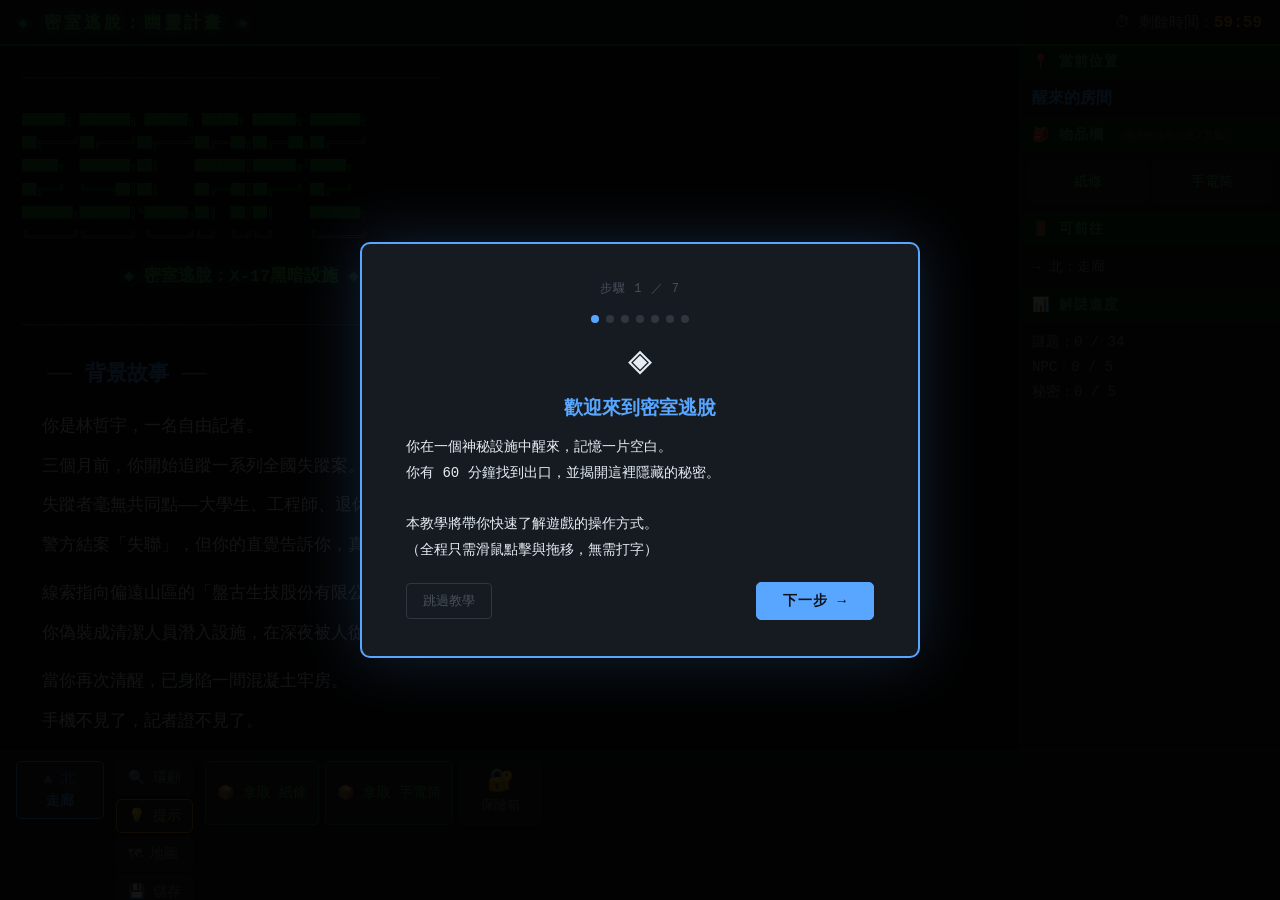
==== commit cc4c6829: "fix+feat: bug fixes, UX polish, PWA, fast travel, export/import Bug fixes: - Add missing ITEMS: case" ====
--- a/index.html
+++ b/index.html
@@ -2,7 +2,12 @@
 <html lang="zh-TW">
 <head>
   <meta charset="UTF-8" />
-  <meta name="viewport" content="width=device-width, initial-scale=1.0" />
+  <meta name="viewport" content="width=device-width, initial-scale=1.0, user-scalable=no" />
+  <meta name="apple-mobile-web-app-capable" content="yes" />
+  <meta name="apple-mobile-web-app-status-bar-style" content="black-translucent" />
+  <meta name="apple-mobile-web-app-title" content="幽靈計畫" />
+  <meta name="theme-color" content="#0d1117" />
+  <link rel="manifest" href="manifest.json" />
   <title>密室逃脫 — 幽靈計畫</title>
   <link rel="stylesheet" href="style.css" />
 </head>
@@ -61,6 +66,8 @@
       <button class="act-btn quick-btn" onclick="clickCmd('map')">🗺 地圖</button>
       <button class="act-btn quick-btn" onclick="clickCmd('save')">💾 儲存</button>
       <button class="act-btn quick-btn" onclick="clickCmd('load')">📂 讀取</button>
+      <button class="act-btn quick-btn" onclick="cmdExport()" title="匯出存檔文字，可跨裝置使用">📤 匯出</button>
+      <button class="act-btn quick-btn" onclick="cmdImport()" title="貼入存檔文字讀取進度">📥 匯入</button>
       <button class="act-btn quick-btn" onclick="showTutorial()" style="font-size:11px;opacity:0.7;">📖 教學</button>
     </div>
 
@@ -76,6 +83,20 @@
       <div id="code-desc"></div>
       <input id="code-input" type="text" inputmode="numeric" pattern="[0-9]*"
              placeholder="輸入數字密碼…" autocomplete="off" />
+      <div id="code-numpad">
+        <button class="np-btn" onclick="codeNumpad('1')">1</button>
+        <button class="np-btn" onclick="codeNumpad('2')">2</button>
+        <button class="np-btn" onclick="codeNumpad('3')">3</button>
+        <button class="np-btn" onclick="codeNumpad('4')">4</button>
+        <button class="np-btn" onclick="codeNumpad('5')">5</button>
+        <button class="np-btn" onclick="codeNumpad('6')">6</button>
+        <button class="np-btn" onclick="codeNumpad('7')">7</button>
+        <button class="np-btn" onclick="codeNumpad('8')">8</button>
+        <button class="np-btn" onclick="codeNumpad('9')">9</button>
+        <button class="np-btn np-clear" onclick="codeNumpadClear()">C</button>
+        <button class="np-btn" onclick="codeNumpad('0')">0</button>
+        <button class="np-btn np-del" onclick="codeNumpadDel()">⌫</button>
+      </div>
       <div id="code-btns">
         <button id="code-cancel" onclick="closeCodeModal()">✕ 取消</button>
         <button id="code-confirm" onclick="confirmCode()">✔ 確認</button>
@@ -114,6 +135,22 @@
     </div>
   </div>
 
+  <!-- ===== EXPORT / IMPORT MODAL ===== -->
+  <div id="saveio-modal">
+    <div id="saveio-box">
+      <div id="saveio-title">存檔</div>
+      <textarea id="saveio-text" spellcheck="false"></textarea>
+      <div id="saveio-btns">
+        <button onclick="closeSaveIO()">✕ 關閉</button>
+        <button id="saveio-copy-btn"   onclick="copySaveText()">📋 複製</button>
+        <button id="saveio-import-btn" onclick="importSaveText()">📂 匯入</button>
+      </div>
+    </div>
+  </div>
+
+  <!-- ===== ROOM TRANSITION FLASH ===== -->
+  <div id="room-transition"></div>
+
   <!-- ===== ENDING OVERLAY ===== -->
   <div id="ending-overlay">
     <div id="ending-box">
@@ -135,6 +172,8 @@
       <button class="act-btn mtool-btn" onclick="clickCmd('map')">🗺️ 地圖</button>
       <button class="act-btn mtool-btn" onclick="clickCmd('save')">💾 儲存</button>
       <button class="act-btn mtool-btn" onclick="clickCmd('load')">📂 讀取</button>
+      <button class="act-btn mtool-btn" onclick="cmdExport()">📤 匯出存檔</button>
+      <button class="act-btn mtool-btn" onclick="cmdImport()">📥 匯入存檔</button>
       <button class="act-btn mtool-btn" onclick="showTutorial()" style="opacity:0.7;">📖 教學</button>
     </div>
   </div>
--- a/style.css
+++ b/style.css
@@ -983,6 +983,124 @@
 ::-webkit-scrollbar        { width: 5px; height: 5px; }
 ::-webkit-scrollbar-track  { background: var(--bg); }
 ::-webkit-scrollbar-thumb  { background: var(--border-light); border-radius: 3px; }
+
+/* ===== NUMPAD ===== */
+#code-numpad {
+  display: grid;
+  grid-template-columns: repeat(3, 1fr);
+  gap: 8px;
+  margin-bottom: 18px;
+}
+
+.np-btn {
+  background: var(--bg-btn);
+  border: 1px solid var(--border-light);
+  color: var(--text);
+  font-family: var(--font);
+  font-size: 20px;
+  font-weight: bold;
+  padding: 12px 0;
+  border-radius: 6px;
+  cursor: pointer;
+  transition: background 0.1s;
+  user-select: none;
+  -webkit-tap-highlight-color: transparent;
+}
+.np-btn:hover  { background: var(--bg-btn-hover); }
+.np-btn:active { background: var(--border-light); }
+.np-del  { color: var(--red);    border-color: rgba(248,81,73,0.3); }
+.np-clear{ color: var(--yellow); border-color: rgba(210,153,34,0.3); font-size: 15px; }
+
+/* ===== EXPORT / IMPORT MODAL ===== */
+#saveio-modal {
+  display: none;
+  position: fixed;
+  inset: 0;
+  background: rgba(0,0,0,0.85);
+  z-index: 200;
+  justify-content: center;
+  align-items: center;
+  padding: 20px;
+}
+#saveio-modal.show { display: flex; }
+
+#saveio-box {
+  background: var(--bg-panel);
+  border: 2px solid var(--accent);
+  border-radius: 8px;
+  padding: 24px 28px;
+  width: min(520px, calc(100vw - 32px));
+  box-shadow: 0 0 40px rgba(88,166,255,0.15);
+}
+
+#saveio-title {
+  color: var(--accent);
+  font-size: 17px;
+  font-weight: bold;
+  margin-bottom: 14px;
+}
+
+#saveio-text {
+  width: 100%;
+  height: 140px;
+  background: var(--bg);
+  border: 1px solid var(--border-light);
+  border-radius: 4px;
+  color: var(--text-dim);
+  font-family: var(--font);
+  font-size: 11px;
+  padding: 10px;
+  resize: vertical;
+  outline: none;
+  margin-bottom: 16px;
+  word-break: break-all;
+}
+#saveio-text:focus { border-color: var(--accent); }
+
+#saveio-btns {
+  display: flex;
+  gap: 10px;
+  justify-content: flex-end;
+}
+
+#saveio-btns button {
+  background: var(--bg-btn);
+  border: 1px solid var(--border-light);
+  color: var(--text-dim);
+  font-family: var(--font);
+  font-size: 14px;
+  padding: 8px 18px;
+  cursor: pointer;
+  border-radius: 4px;
+  transition: all 0.12s;
+}
+#saveio-btns button:hover { border-color: var(--accent); color: var(--text); }
+#saveio-copy-btn   { border-color: var(--green-dim); color: var(--green); }
+#saveio-import-btn { background: var(--green-dark); border-color: var(--green-dim); color: var(--green); }
+
+/* ===== ROOM TRANSITION ===== */
+#room-transition {
+  position: fixed;
+  inset: 0;
+  background: var(--bg);
+  pointer-events: none;
+  opacity: 0;
+  z-index: 49;
+  transition: opacity 0.22s ease;
+}
+#room-transition.active { opacity: 0.55; }
+
+/* ===== MAP FAST TRAVEL ===== */
+.map-room.map-clickable {
+  cursor: pointer;
+  transition: all 0.15s;
+}
+.map-room.map-clickable:hover {
+  border-color: var(--green);
+  color: var(--green);
+  background: rgba(63,185,80,0.1);
+  box-shadow: 0 0 6px rgba(63,185,80,0.3);
+}
 
 /* ===== MOBILE NAV / PANEL — hidden on desktop ===== */
 #mobile-nav   { display: none; }
